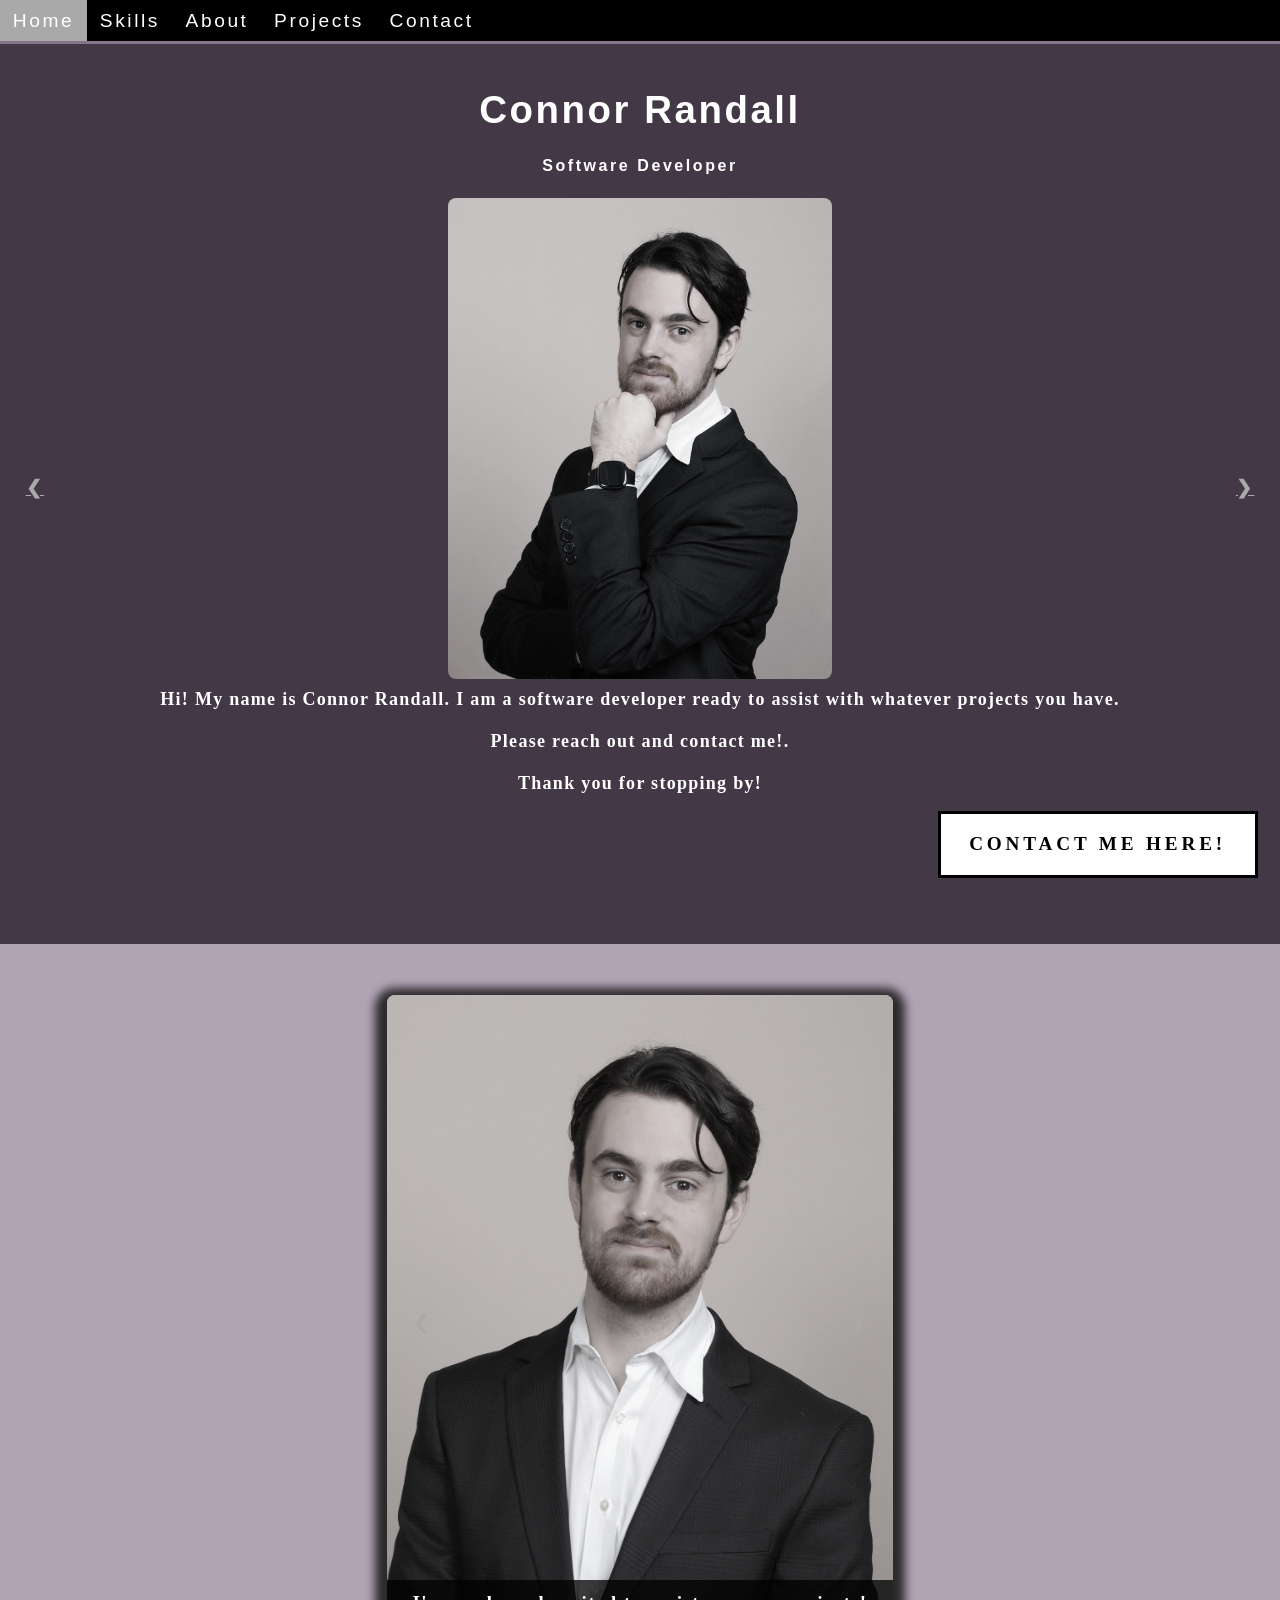
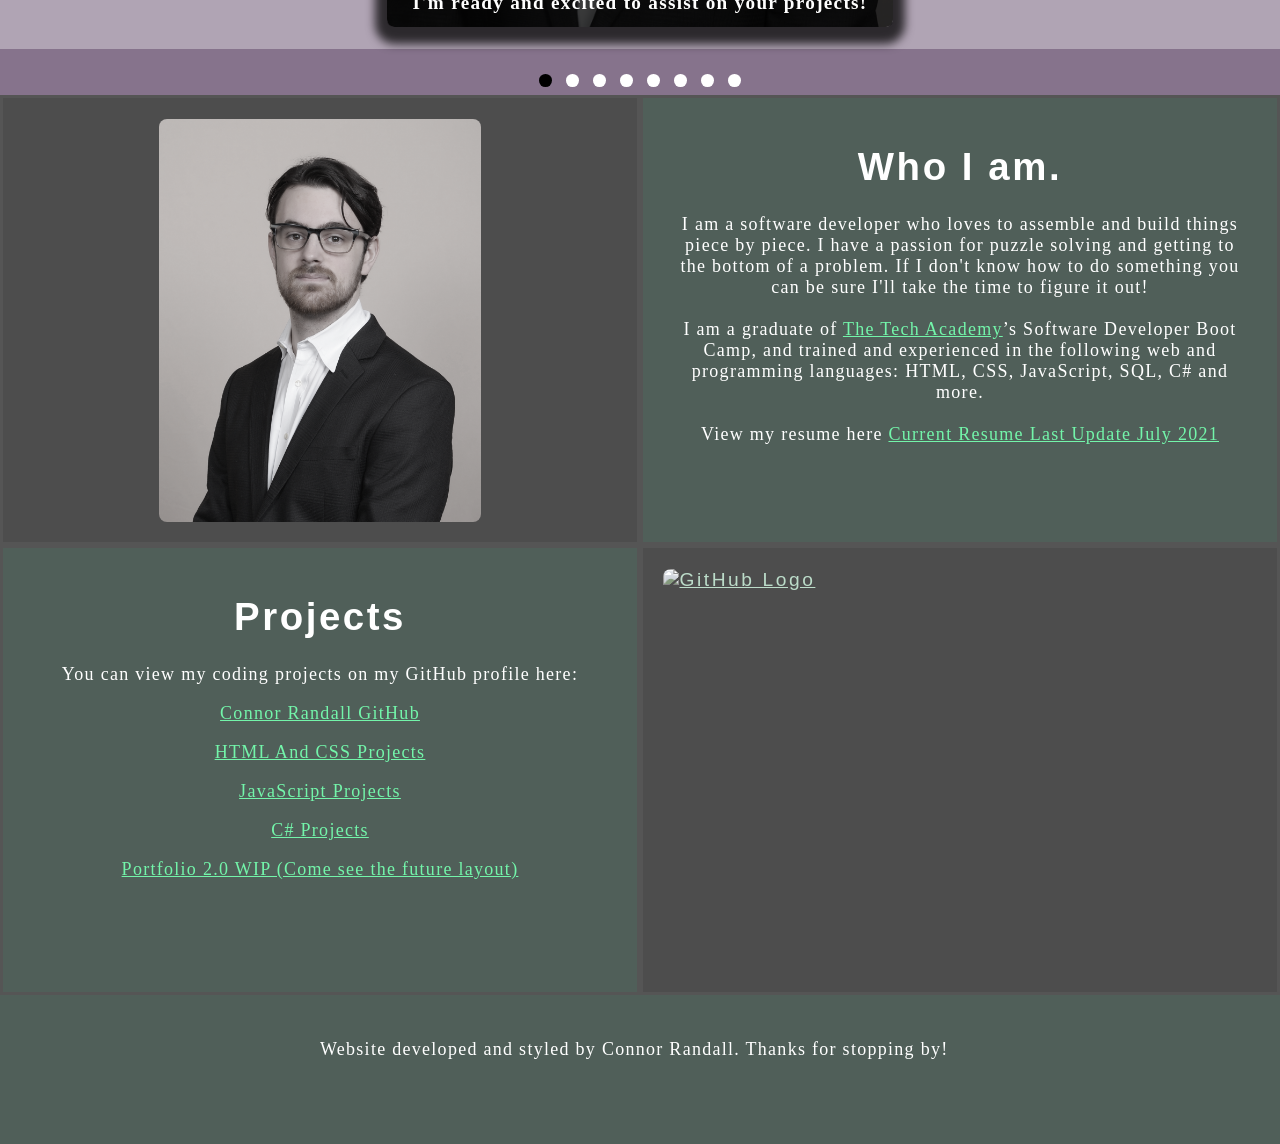
==== index.html @ 847d0a9e "Portfolio Site updated" ====
<!DOCTYPE html>
<html lang="en">
    <head>
        <meta charset="utf-8">
        <meta name="viewport" content="width=device-width" />
        <title>Connor Randall</title>
        <link rel="stylesheet" type="text/css" href="CSS/portfolio.css">
    </head>
    <!--Body-->
    <body class="Background">

    <!--NAVBAR-->
    <div class="Navbar">
        <a class="active" href="#Home">Home</a>
        <a href="#Slideshow">Skills</a>
        <a href="#About">About</a>
        <a href="#GitHub">Projects</a>
        <a onclick="openForm()" ondblclick="closeForm()">Contact</a>
    </div>

    <!--Breaks inserted to add space between navbar and the first heading-->
    <br>
    <br>

    <!--background video-->
    <div id="Home">
        <video autoplay muted loop id="Typing_Video"
            <source src="images/video/text.mp4" type="video/mp4">
            <!--Display message if video fails to run-->
            Your browser does not support HTML5 video
        </video>
        

    </div>

    <!--Video Text-->
    <div class="Video_Text">
        
        <strong>
            <h1 class="White-text">Connor Randall</h1>
            <h2 class="dev_subtitle">Software Developer</h2>

            <div class="Column_3">
                <img src="./images/headshot.JPG" alt="not found">
            </div>
            <p class="center">
                <br> Hi! My name is Connor Randall. I am a software developer ready to assist with whatever projects you have. 
                <br>
                <br>Please reach out and contact me!.
                <br>
                <br>Thank you for stopping by! 
            </p>
        </strong>
    </div>

    <!--Slideshow Section Added in-->
    <div id="Slideshow">
            <div id="Slideshow_Background"> 
                <div id="Slideshow_Container">
                    <!-- Slide 1 of 8 -->
                    <div class="mySlides fade">
                        <img class="Slideshow_Images" src="images/headshot2.JPG" alt="Picture of me!">
                        <div class="text">I'm ready and excited to assist on your projects!</div>
                    </div>
                    <!-- Slide 2 of 8 -->
                    <div class="mySlides fade">
                        <img class="Slideshow_Images" src="images/HTML_CSS_and_JavaScript.jpeg" alt="HTML, CSS, and JS logos"> 
                        <div class="text">I am a full-stack software developer,<br> trained in:<br>HTML, CSS, JavaScript,</div>
                    </div>
                    <!-- Slide 3 of 8 -->
                    <div class="mySlides fade">
                        <img class="Slideshow_Images" src="images/Python.png" alt="Python logo">
                        <div class="text">the popular programming language Python,</div>
                    </div>
                    <!-- Slide 4 of 8 -->
                    <div class="mySlides fade">
                        <img class="Slideshow_Images" src="images/C_Sharp_and_Dot_NET.png" alt="C# logo">
                        <div class="text">C#, .NET Framework, ASP.NET, MVC, </div>
                    </div>
                    <!-- Slide 5 of 8 -->
                    <div class="mySlides fade">
                        <img class="Slideshow_Images" src="images/SQL_and_Database.jpg" alt="SQL logo"> 
                        <div class="text">back end development, databases and SQL.</div>
                    </div>
                     <!-- Slide 6 of 8 -->
                    <div class="mySlides fade">
                        <img class="Slideshow_Images" src="images/UnitySquare.jpg" alt="Unity Logo"> 
                        <div class="text">Experienced with game development tools such as Unity,</div>
                    </div>
                     <!-- Slide 7 of 8 -->
                    <div class="mySlides fade">
                        <img class="Slideshow_Images" src="images/UnrealSquare.jpg" alt="Unreal Logo"> 
                        <div class="text">and the very popular Unreal Engine.</div>
                    </div>
                    <!-- Slide 8 of 8 -->
                    <div class="mySlides fade">
                        <img class="Slideshow_Images" src="images/ContactSquare.jpg" alt="Replace with a picture of your choosing"> 
                        <div class="text"><a class="white-text" onclick="openForm()" href="#Contact">Contact me now!</a></div> 
                    </div>

                    <!-- Previous and next buttons -->
                    <a class="Previous" onclick="plusSlides(-1)">&#10094;</a>
                    <a class="Next" onclick="plusSlides(1)">&#10095;</a>
                </div>
                <br>
                <!--Previous and Next buttons-->
                <a class="Previous" onclick="plusSlides(-1)">&#10094;</a>
                <a class="Next" onclick="plusSlides(1)">&#10095;</a>
            </div>
            <br><!--Space between Slideshow images and dots -->
        
            <!--Slideshow dots-->
            <div style="text-align:center">
                <span class="dot" onclick="currentSlide(1)"></span>
                <span class="dot" onclick="currentSlides(2)"></span>
                <span class="dot" onclick="currentSlides(3)"></span>
                <span class="dot" onclick="currentSlides(4)"></span>
                <span class="dot" onclick="currentSlides(5)"></span>
                <span class="dot" onclick="currentSlides(6)"></span>
                <span class="dot" onclick="currentSlides(7)"></span>
                <span class="dot" onclick="currentSlides(8)"></span>
            </div>
        </div>
    </div>
    
    <!--About Section-->
    <div class="Row" id="About">
        <!--Left Column-->
        <div class="Column_2">
            <img src="./images/headshot3.JPG" alt="not found">
        </div>
        <!--Right Column-->
        <div class="Column_1">
            <h1>Who I am.</h1>
            <p>
                I am a software developer who loves to assemble and build things piece by piece. I have a passion for puzzle solving and getting to the bottom of a problem. If I don't know how to do something you can be sure I'll take the time to figure it out!
                <br>
                <br>I am a graduate of <a href="https://www.learncodinganywhere.com" target="_blank">The Tech Academy</a>’s Software Developer Boot Camp, and trained and experienced in the following web and programming languages: HTML, CSS, JavaScript, SQL, C# and more. 
                <br>
                <br>View my resume here
                <a href="https://docs.google.com/document/d/1NvcNNQrE9m758bIXxn7ZsmPYLkWES0AI/edit?usp=sharing&ouid=115520886972182004843&rtpof=true&sd=true">Current Resume Last Update July 2021</a>
                <br>
            </p>
        </div>
    </div>

    <!--GitHub section-->
    <div class="Row" id="GitHub">
        <!--Left Column-->
        <div class="Column_1">
            <h1>Projects</h1>
            <p>
                You can view my coding projects on my GitHub profile here:
                <br>
                <p class="center"><a href="https://github.com/CMRandall669" target="_blank">Connor Randall GitHub</a></p>
                <p class="center"><a href="https://github.com/CMRandall669/HTML-and-CSS-Projects" target="_blank">HTML And CSS Projects</a></p> 
                <p class="center"><a href="https://github.com/CMRandall669/JavaScript-Projects" target="_blank">JavaScript Projects</a></p> 
                <p class="center"><a href="https://github.com/CMRandall669/C-Sharp-and-Unity-Projects" target="_blank">C# Projects</a></p>
                <p class="center"><a href="https://github.com/CMRandall669/HTML-and-CSS-Projects/tree/main/PortfolioSite2.0" target="_blank">Portfolio 2.0 WIP (Come see the future layout)</a></p> 

            </p>
        </div>
        <!--Right Column-->
        <div class="Column_2">
            <a href="https://github.com/CMRandall669" target="_blank"><img src="images/GitHub.png" alt="GitHub Logo"></a>
        </div>
    </div>
    <!--END GITHUB -->

    <!--CONTACT SECTION-->
    <div id="Contact">
           <button onclick="openForm()" class="Pop_Up_Button">CONTACT ME HERE!</button>
           <div class="form-popup" id="myForm">
            <form action="https://formspree.io/f/mleabqwv" method="POST" class="form-container">
                <h1>Contact</h1>
                    <label for="name"><b>Name</b></label>
                      <input type="text" placeholder="Type your name here" name="name" required>
                    <label for="phone"><b>Phone</b></label>
                      <input type="text" placeholder="Type your phone number here" name="phone">
                    <label for="email"><b>Email</b></label>		
                      <input type="text" placeholder="Type your email address here" name="email" required>
                    <label for="message"><b>Message</b></label>
                      <input type="text" placeholder="Type your message here" name="message">
         
                    <button type="submit" class="btn">SUBMIT</button>
                    <button type="button" class="btn cancel" onclick="closeForm()">CLOSE</button>
                </form>
           </div>
        </div>
    <!--END CONTACT SECTION-->

        <!--FOOTER SECTION-->
        <footer>
            <p>
                <p class="center">Website developed and styled by Connor Randall. Thanks for stopping by! &nbsp;</p>
                <br>
            </p>
        </footer>
        <!--END FOOTER SECTION-->

        <script src="JS/portfolio.js"></script>
    </body>
</html>
---- CSS/portfolio.css ----
/* =============================GENERAL STYLING ============================= */

html {
    scroll-behavior: smooth;
}


/* body */

body {
    margin: 0%;
    opacity: 1;
    transition: 3s opacity;
    letter-spacing: .2vw;
    font-family: Avant Garde, Helvetica;
    font-size: 1.5vw;
    overflow-x: hidden;
    user-select: none;
    background-color: #86738c;
}

body.fade-out {
    opacity: .1;
}


/* H1 elements */

h1 {
    color: #fff;
    font-smooth: auto;
    display: flex;
    flex-direction: column;
    justify-content: center;
    text-align: center;
}

h1:hover {
    filter: grayscale(5%);
    transform: scale(1.1);
    transition: transform .5s;
}

.dev_subtitle {
    display: flex;
    flex-direction: column;
    justify-content: center;
    text-align: center;
    font-size: medium;
}

/* Styling for portfolio title text */

.white-text {
    color: #fff;
    /* This is used to change the color of the Portfolio Title text */
    
    /* Adds padding (equal to 10% of the viewport height) to the top of the Portfolio Title text */
    text-align: center;
}


/* Paragraph elements */

p {
    font-family: Perpetua, Rockwell Extra Bold;
    text-align: center;
    letter-spacing: .1vw;
    font-size: 18px;
    padding-left: 1vw;
    padding-right: 1vw;
    color: #fff;
    font-smooth: auto;
}


/* Paragraph element hover effects */

p:hover {
    transition: transform 1s;
    transform: scale(1.01);
}


/* Center class - this applies to all elements with the class "center" */

.center {
    text-align: center;
}


/* Center class hover effects */

/* .center:hover {
    transition: transform 2s;
    transform: scale(1.1);
} */


/* Anchor Elements */

a {
    color: #73f5aa;
    cursor: pointer;
    text-decoration: underline;
}


/* quoatation element */

q {
    font-style: italic;
}


/* image element */

img {
    filter: grayscale(75%);
    border-radius: 8px;
    max-width: 100%;
    height: 100%;
    display: block;
    margin: auto auto auto auto;
}



/* image element hover effect */

img:hover {
    filter: grayscale(3%);
}


/* @media rule */

@media screen and (max-width: 576px) {
    img {
        height: 100px;
        margin-top: 150px;
    }
}


/* Footer Stylings */

footer {
    padding: 2%;
    background-color: #505f59;
}


/******* END OF GENERAL STYLING **********/


/* ***** NAVBAR STYLING ********/

.Navbar {
    overflow: hidden;
    background-color: black;
    position: fixed;
    top: 0;
    width: 100%;
    z-index: 1;
    -webkit-animation: moveNav 5s;
    animation: moveNav 5s;
}


/* moveNav animation effect for moving the nav bar in from the left of the screen */

@keyframes moveNav {
    from {
        left: -100vw;
    }
    to {
        left: 0vw;
    }
}


/* Navbar links */

.Navbar a {
    float: left;
    display: block;
    color: white;
    padding: .75vw 1vw;
    text-decoration: none;
    font-family: Avant Garde, Helvetica;
    font-size: 1.5vw;
    text-align: center;
    position: relative;
    -webkit-animation: moveNavText 5.75s;
    animation: moveNavText 5.75s;
}

@keyframes moveNavText {
    from {
        top: -100vw;
    }
    to {
        top: 0vw;
    }
}

@media screen and (max-width: 576px) {
    .Navbar a {
        width: 20%;
        font-size: 12px;
    }
}


/* Navbar hover effect */

.Navbar a:hover {
    background-color: #f4f4f4;
    color: black;
    font-weight: bold;
    cursor: pointer;
}


/* Navbar home button */

.Navbar a.active {
    background-color: darkgray;
}


/******* END OF NAVBAR STYLING ********/


/***** VIDEO STYLING ********/


/* Formatting for background video */

#Typing_Video {
    position: fixed;
    right: 0;
    bottom: 0;
    min-width: 100%;
    z-index: -1;
}


/* Screens that are 576px and smaller will not display the background video */

@media screen and (max-width: 576px) {
    #Typing_Video {
        display: none;
    }
}


/* Texts over the video */

.Video_Text {
    background: rgba(0, 0, 0, 0.5);
    color: white;
    width: 100%;
    height: 100vh;
    padding-top: 2vh;
    position: relative;
    -webkit-animation: moveVideoText 5.75s;
    animation: moveVideoText 5.75s;
}


/*Animation effect causes the overlay video text to move up from the bottom */

@keyframes moveVideoText {
    from {
        top: -100vw;
    }
    to {
        top: 0vw;
    }
}


/** END VIDEO STYLING ****/

#Slideshow_Background {
    background: rgba(255, 255, 255, 0.35);
}

.mySlides {
    display: none;
}

#Slideshow_Container {
    width: 39.5vw;
    height: auto;
    padding-top: 4%;
    position: relative;
    margin: auto;
}

.Slideshow_Images {
    vertical-align: middle;
    height: auto;
    box-shadow: 0px 5px 10px 12px rgba(0, 0, 0, .75);
    width: 100%;
}

.Previous,
.Next {
    cursor: pointer;
    position: absolute;
    top: 50%;
    width: auto;
    padding: 2vw;
    color: darkgray;
    font-weight: bold;
    font-size: 1.5vw;
    border-radius: 0 3px 3px 0;
    user-select: none;
    transition: 0.6s ease;
}

.Next {
    right: 0;
    border-radius: 3px 0 0 3px;
}

.Previous:hover,
.Next:hover {
    background-color: rgba(0, 0, 0, 0.8);
    color: white;
}

.text {
    color: white;
    padding: 1vw;
    position: absolute;
    bottom: 0;
    width: 100%;
    text-align: center;
    font-family: Perpetua, Rockwell Extra Bold;
    letter-spacing: .1vw;
    font-size: 1.5vw;
    background-color: rgba(0, 0, 0, 0.75);
    font-weight: bold;
    border-radius: 0px 0px 7px 7px;
}


/*DOT STYLING */

.dot {
    cursor: pointer;
    height: 1vw;
    width: 1vw;
    margin: .25vw;
    background-color: white;
    border-radius: 50%;
    display: inline-block;
    transition: background-color 0.6s ease;
    z-index: 1;
}

.active,
.dot:hover {
    background-color: black;
}

.active,
.dot:hover {
    background-color: black;
}

.fade {
    animation-name: fade;
    animation-duration: 1.5s;
    -webkit-animation-name: fade;
    -webkit-animation-duration: 1.5s;
}

@-webkit-keyframes fade {
    from {
        opacity: .4;
    }
    to {
        opacity: 1;
    }
}

@keyframes fade {
    from {
        opacity: .4;
    }
    to {
        opacity: 1;
    }
}


/*END OF SLIDESHOW STYLING*/


/**** TABLE STYLING ****/

* {
    box-sizing: border-box;
}

.Column_1 {
    float: left;
    width: 50%;
    padding: 1.6%;
    height: 450px;
    background-color: #505f59;
    border: 3px solid rgb(85, 85, 85);
}


/* Screens 576px and smaller will display a scroll bar if the text overflows the column */

@media screen and (max-width: 576px) {
    .Column_1 {
        overflow: auto;
    }
}

.Column_2 {
    float: left;
    width: 50%;
    padding: 1.6%;
    height: 450px;
    background-color: #4d4d4d;
    border: 3px solid rgb(85, 85, 85);
}

.Column_3 {
    float: left;
    width: 100%;
    padding: .75%;
    height: 500px;    
    
}

.Row:after {
    content: "";
    display: table;
    clear: both;
}

.Pop_Up_Button {
    position: fixed;
    bottom: 1.75vw;
    right: 1.75vw;
    width: 25vw;
    background-color: white;
    color: black;
    border: solid black;
    cursor: pointer;
    -webkit-animation: movePopup 5s;
    animation: movePopup 5s;
}

@keyframes movePopup {
    from {
        right: -40vw;
    }
    to {
        right: 1.75vw;
    }
}

@-webkit-keyframes movePopup {
    from {
        right: -40vw;
    }
    to {
        right: 1.75vw;
    }
}


/* Styling for the contact form */

.form-popup {
    border: 3px solid #f0f1f0;
    z-index: 8;
    display: none;
    position: fixed;
    bottom: .5vw;
    right: .5vw;
}


/* FORM STYLING */

.form-container {
    max-width: 49vw;
    padding: 1vw;
    background-color: white;
}


/* Input fields */

.form-container input[type=text] {
    width: 100%;
    padding: .93vw;
    margin: .6vw 0 .6vw 0;
    border: none;
    background: Gainsboro;
    font-size: 1vw;
}


/* END FORM STYING */


/*General styling for the buttons */

button {
    font-family: "Trebuchet MS", Optima;
    letter-spacing: .3vw;
    font-size: 1.5vw;
    font-weight: bold;
    padding: 1.5vw;
    cursor: pointer;
    width: 100%;
    height: auto;
}


/*Hover effect for contact and submit buttons */

button:hover,
.form-container .btn:hover {
    color: white;
    background-color: black;
    transition-duration: 1s;
    -webkit-transition-duration: 1s;
    border-color: silver;
}


/*Submit button */

.form-container .btn {
    background-color: white;
    color: black;
    border-color: black;
    margin-bottom: 1vh;
}


/* Close button */

.form-container .cancel {
    background-color: black;
    color: white;
    border-color: gray;
}

.form-container .cancel:hover {
    color: white;
    background-color: darkred;
    transition-duration: 1s;
    -webkit-transition-duration: 1s;
    border-color: black;
}


/*** End of contact form styling ***/
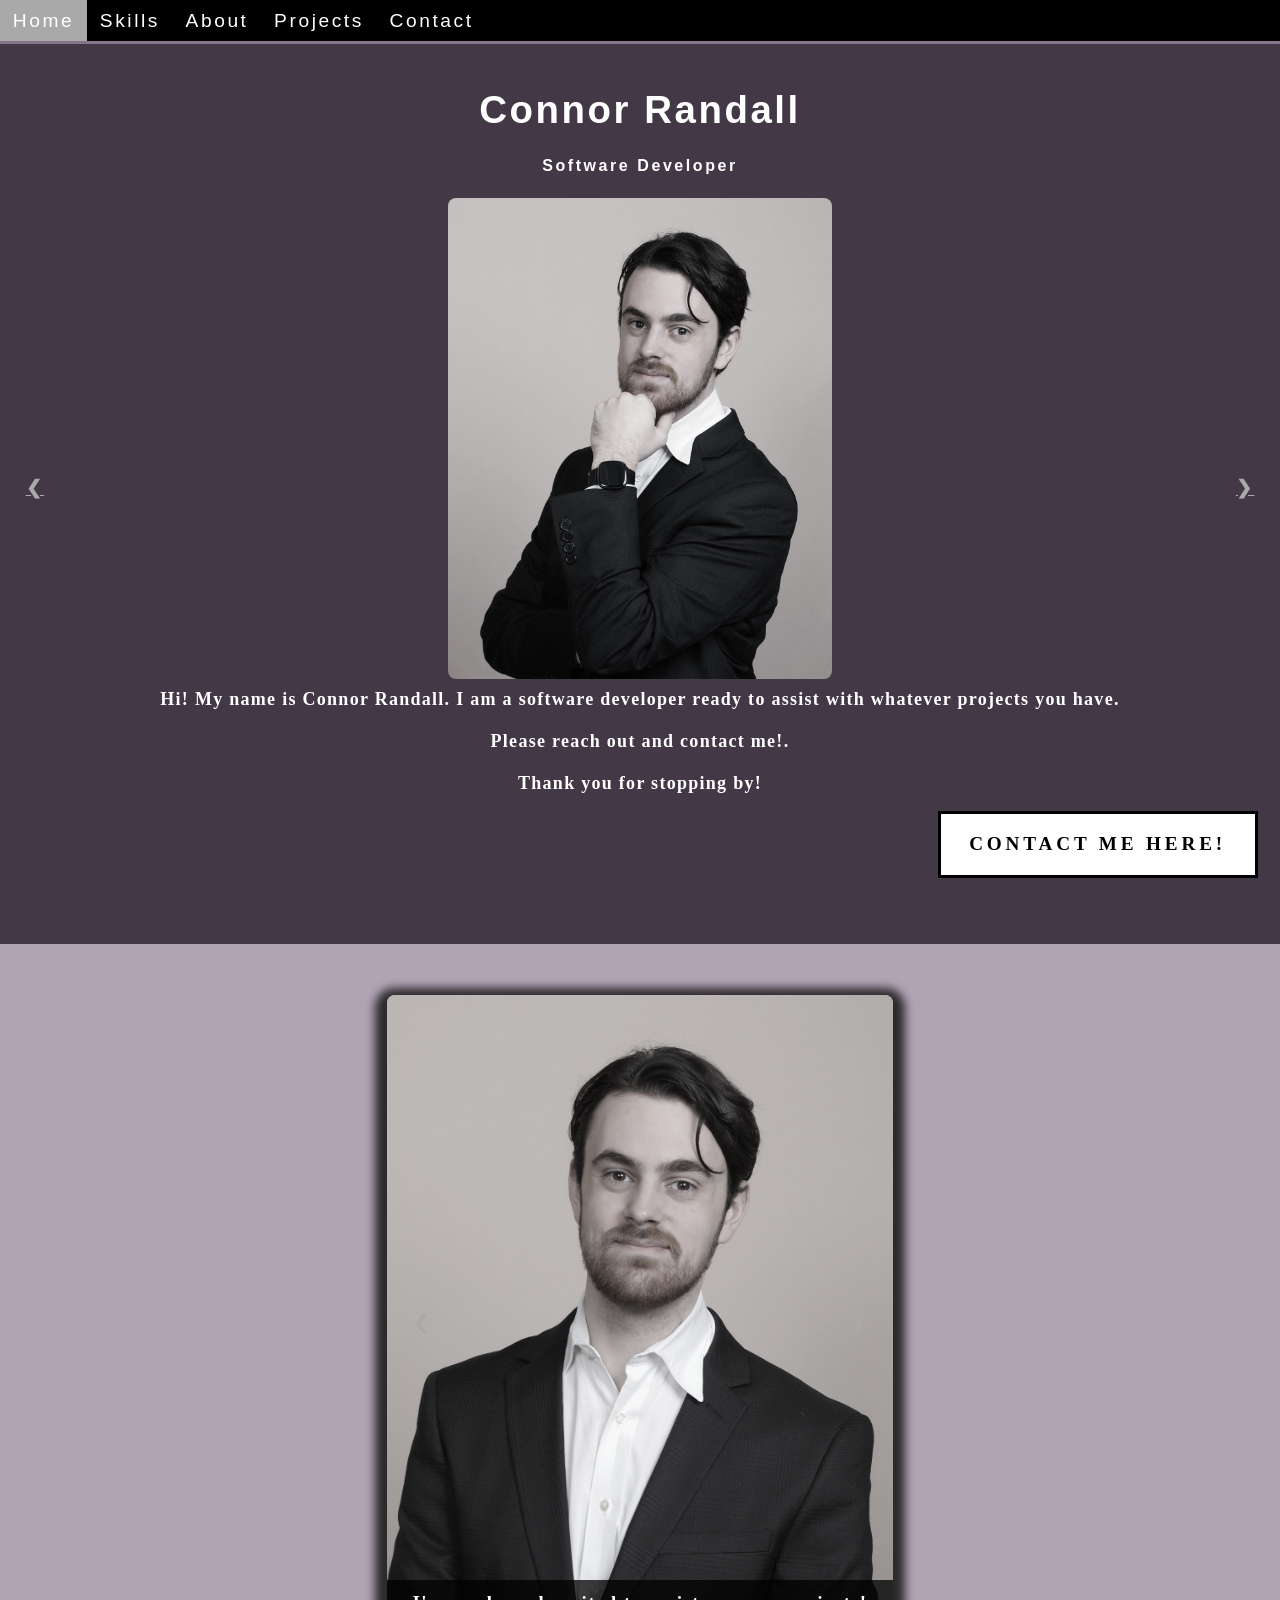
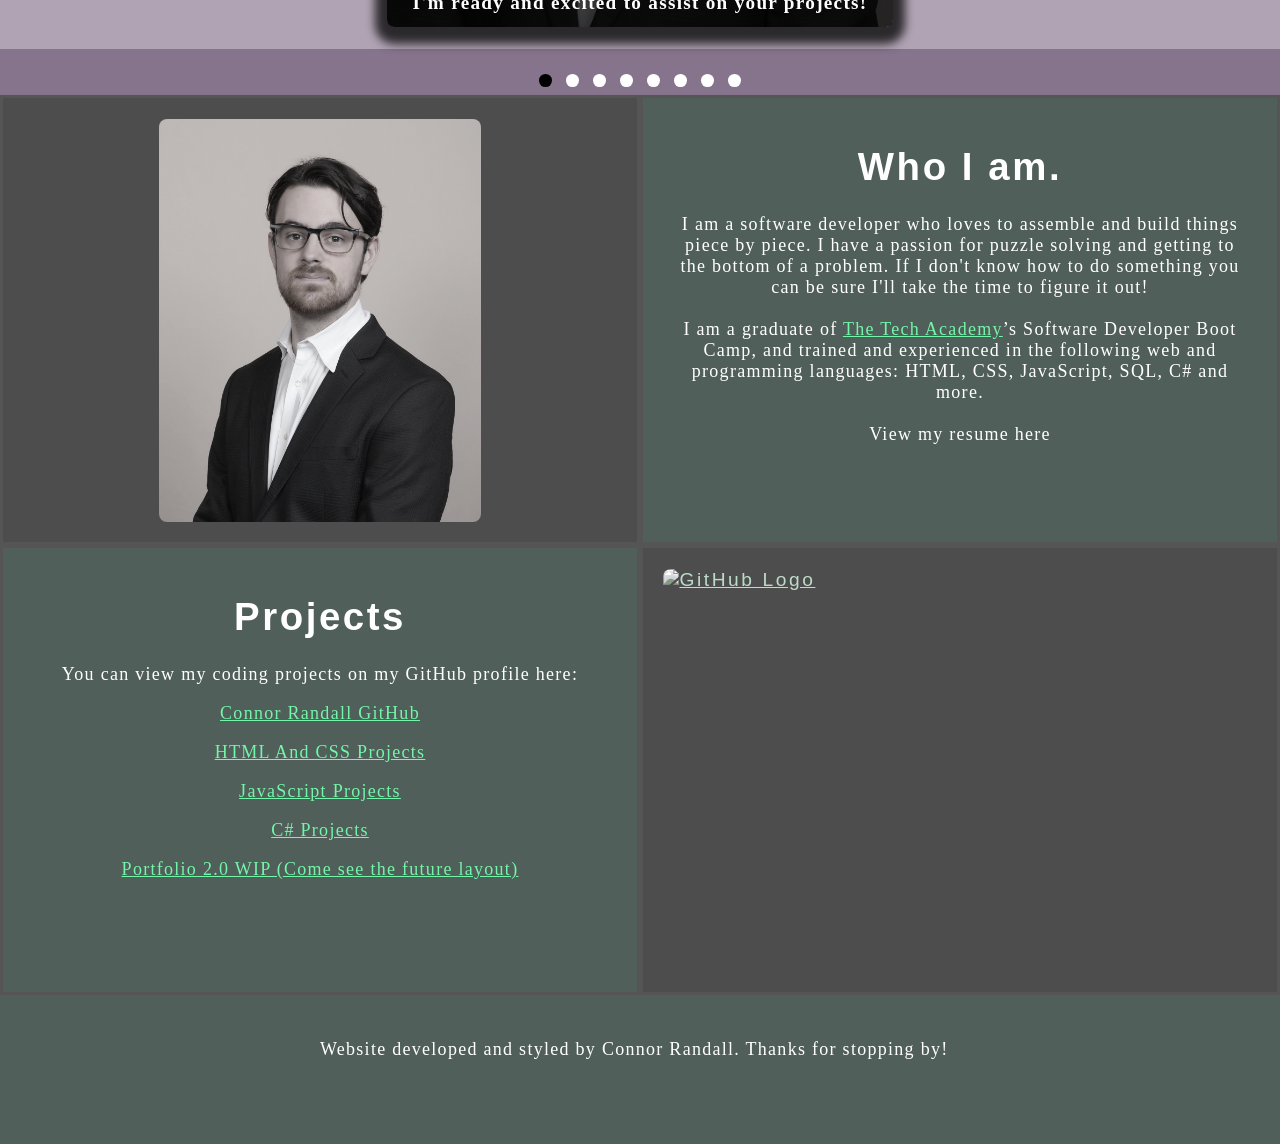
==== commit 1149e8f2: "resume update" ====
--- a/index.html
+++ b/index.html
@@ -138,7 +138,7 @@
                 <br>I am a graduate of <a href="https://www.learncodinganywhere.com" target="_blank">The Tech Academy</a>’s Software Developer Boot Camp, and trained and experienced in the following web and programming languages: HTML, CSS, JavaScript, SQL, C# and more. 
                 <br>
                 <br>View my resume here
-                <a href="https://docs.google.com/document/d/1NvcNNQrE9m758bIXxn7ZsmPYLkWES0AI/edit?usp=sharing&ouid=115520886972182004843&rtpof=true&sd=true">Current Resume Last Update July 2021</a>
+                <a href="https://docs.google.com/document/d/1_CQ9XmgSC4gh4QNpzhMYxyrleRpwUyn3/edit?usp=sharing&ouid=115520886972182004843&rtpof=true&sd=true"></a>
                 <br>
             </p>
         </div>
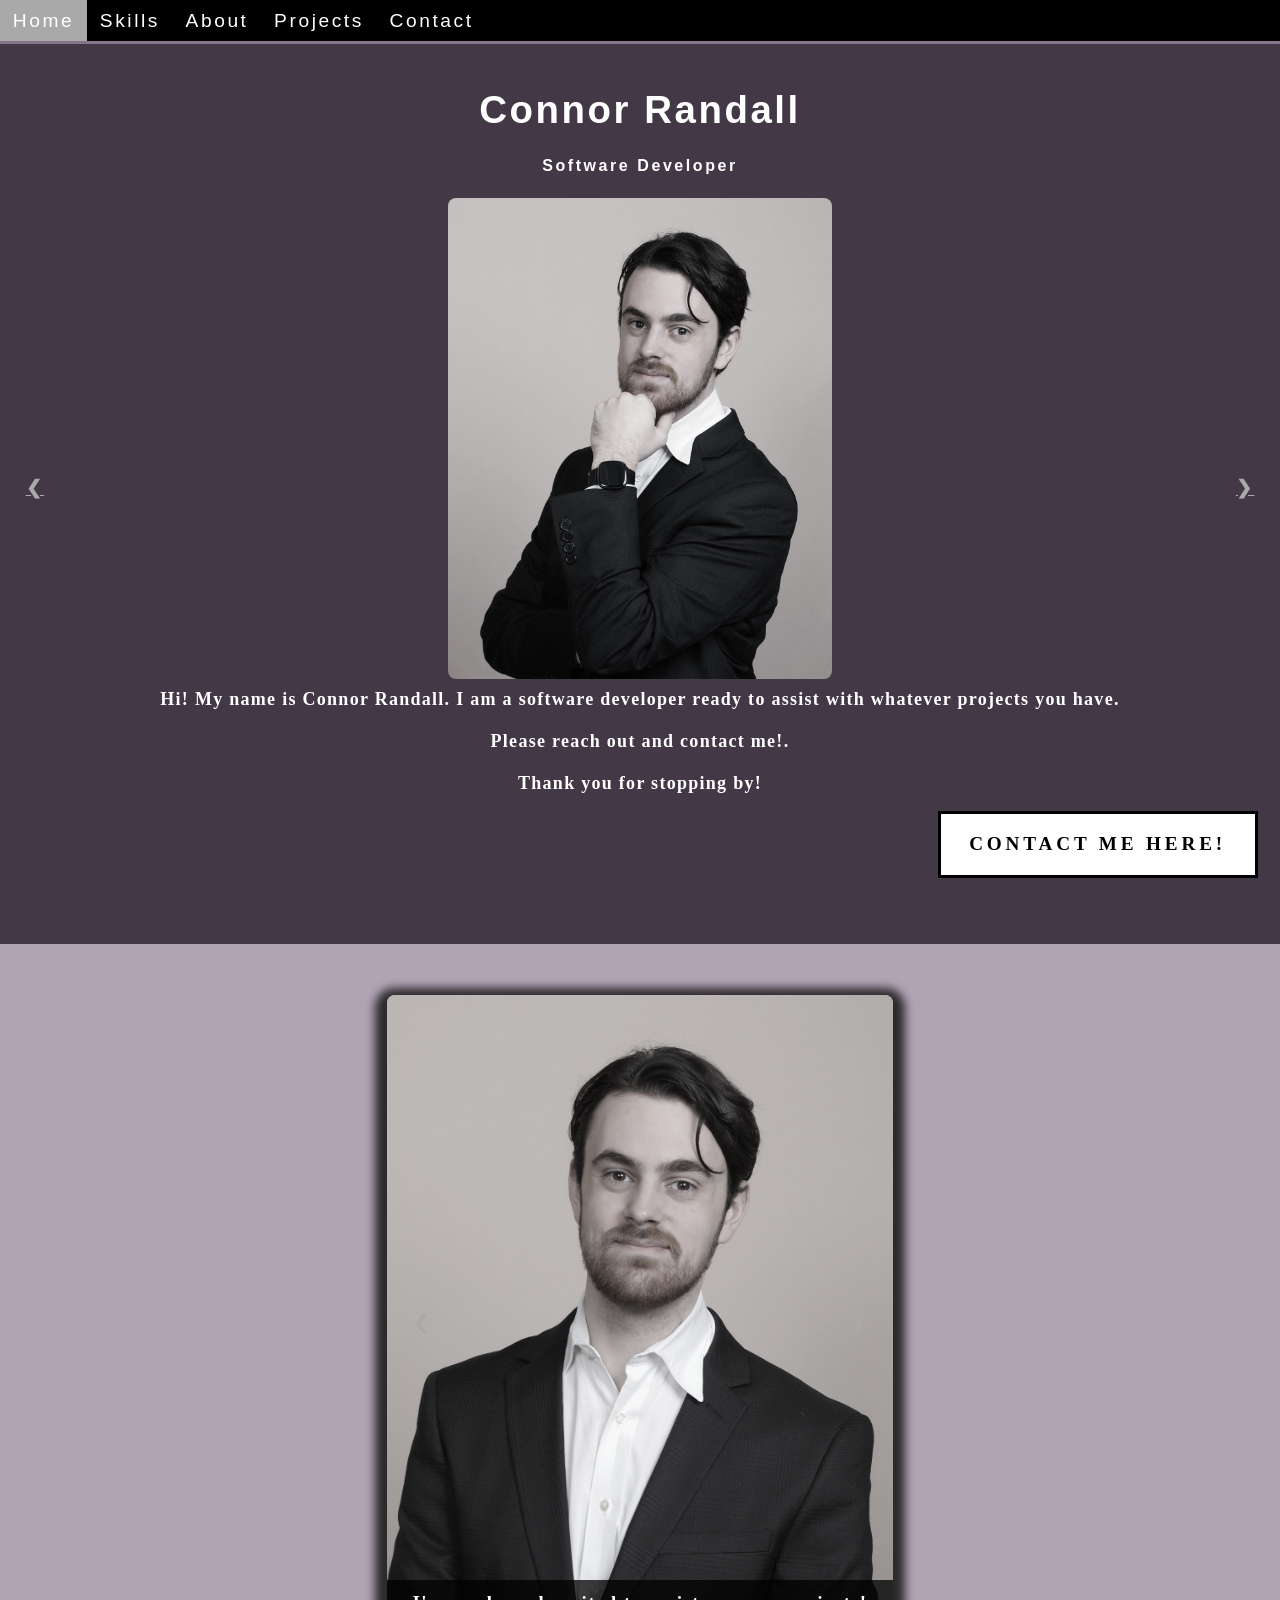
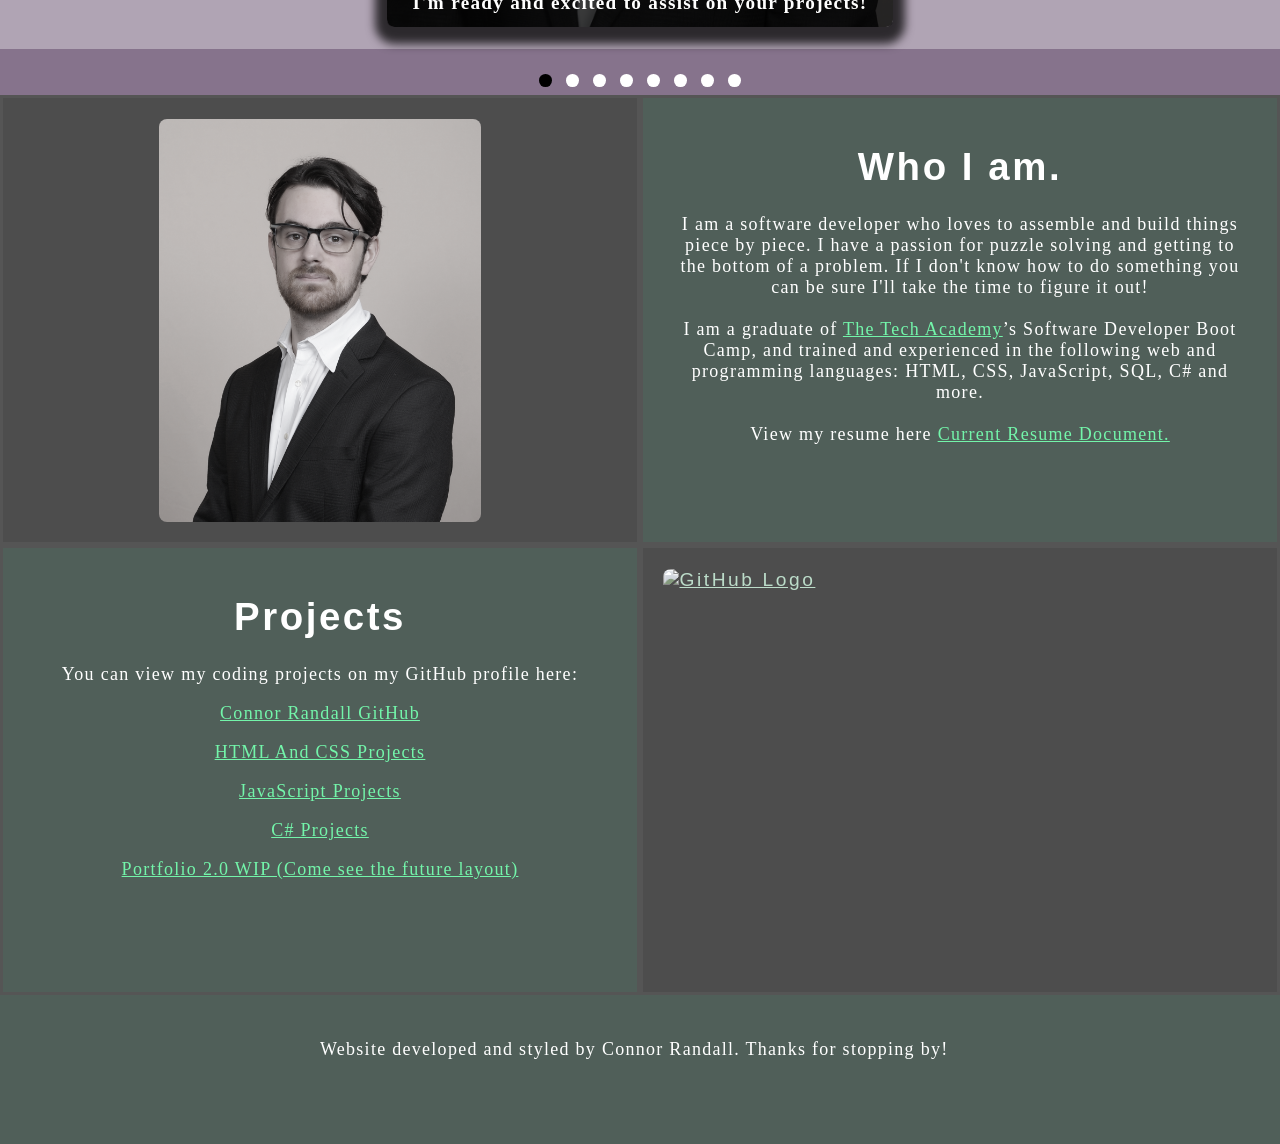
==== commit b8b0b2ba: "added link to resume." ====
--- a/index.html
+++ b/index.html
@@ -138,7 +138,7 @@
                 <br>I am a graduate of <a href="https://www.learncodinganywhere.com" target="_blank">The Tech Academy</a>’s Software Developer Boot Camp, and trained and experienced in the following web and programming languages: HTML, CSS, JavaScript, SQL, C# and more. 
                 <br>
                 <br>View my resume here
-                <a href="https://docs.google.com/document/d/1_CQ9XmgSC4gh4QNpzhMYxyrleRpwUyn3/edit?usp=sharing&ouid=115520886972182004843&rtpof=true&sd=true"></a>
+                <a href="https://docs.google.com/document/d/1_CQ9XmgSC4gh4QNpzhMYxyrleRpwUyn3/edit?usp=sharing&ouid=115520886972182004843&rtpof=true&sd=true">Current Resume Document.</a>
                 <br>
             </p>
         </div>
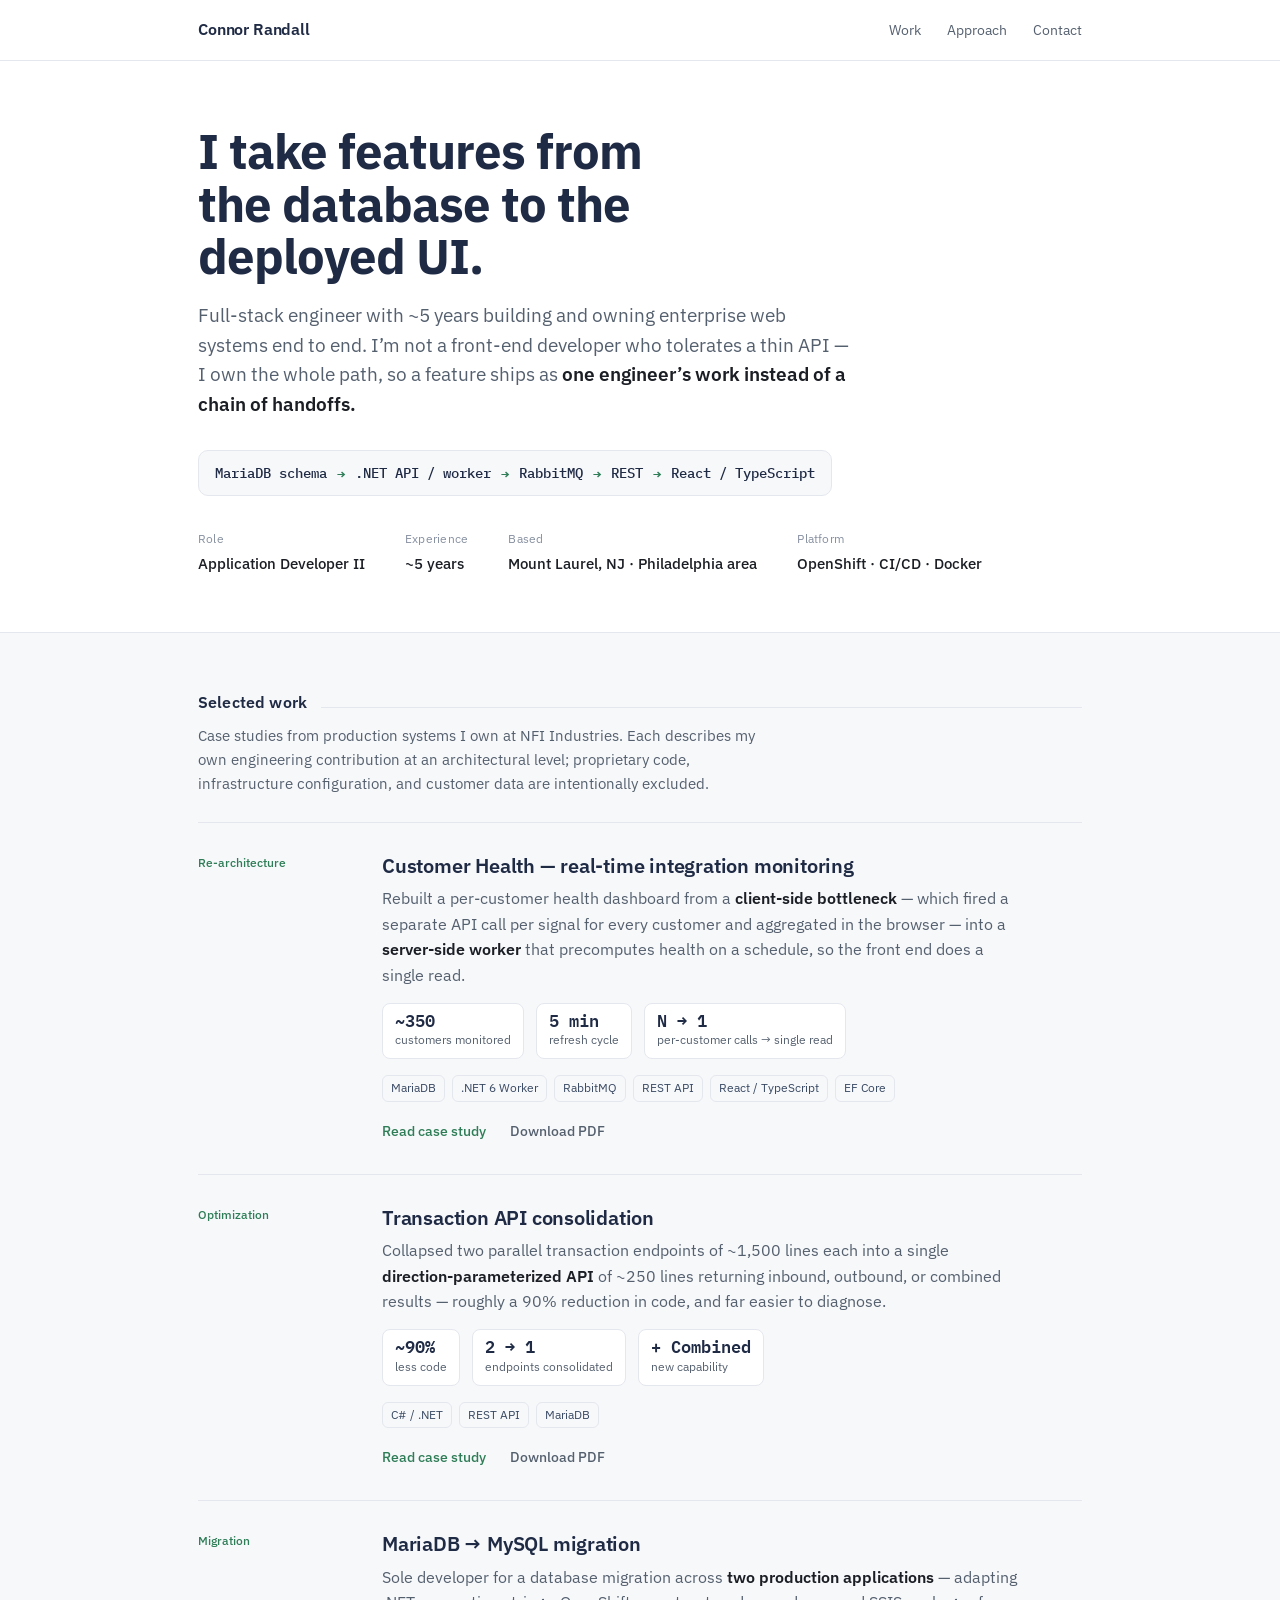
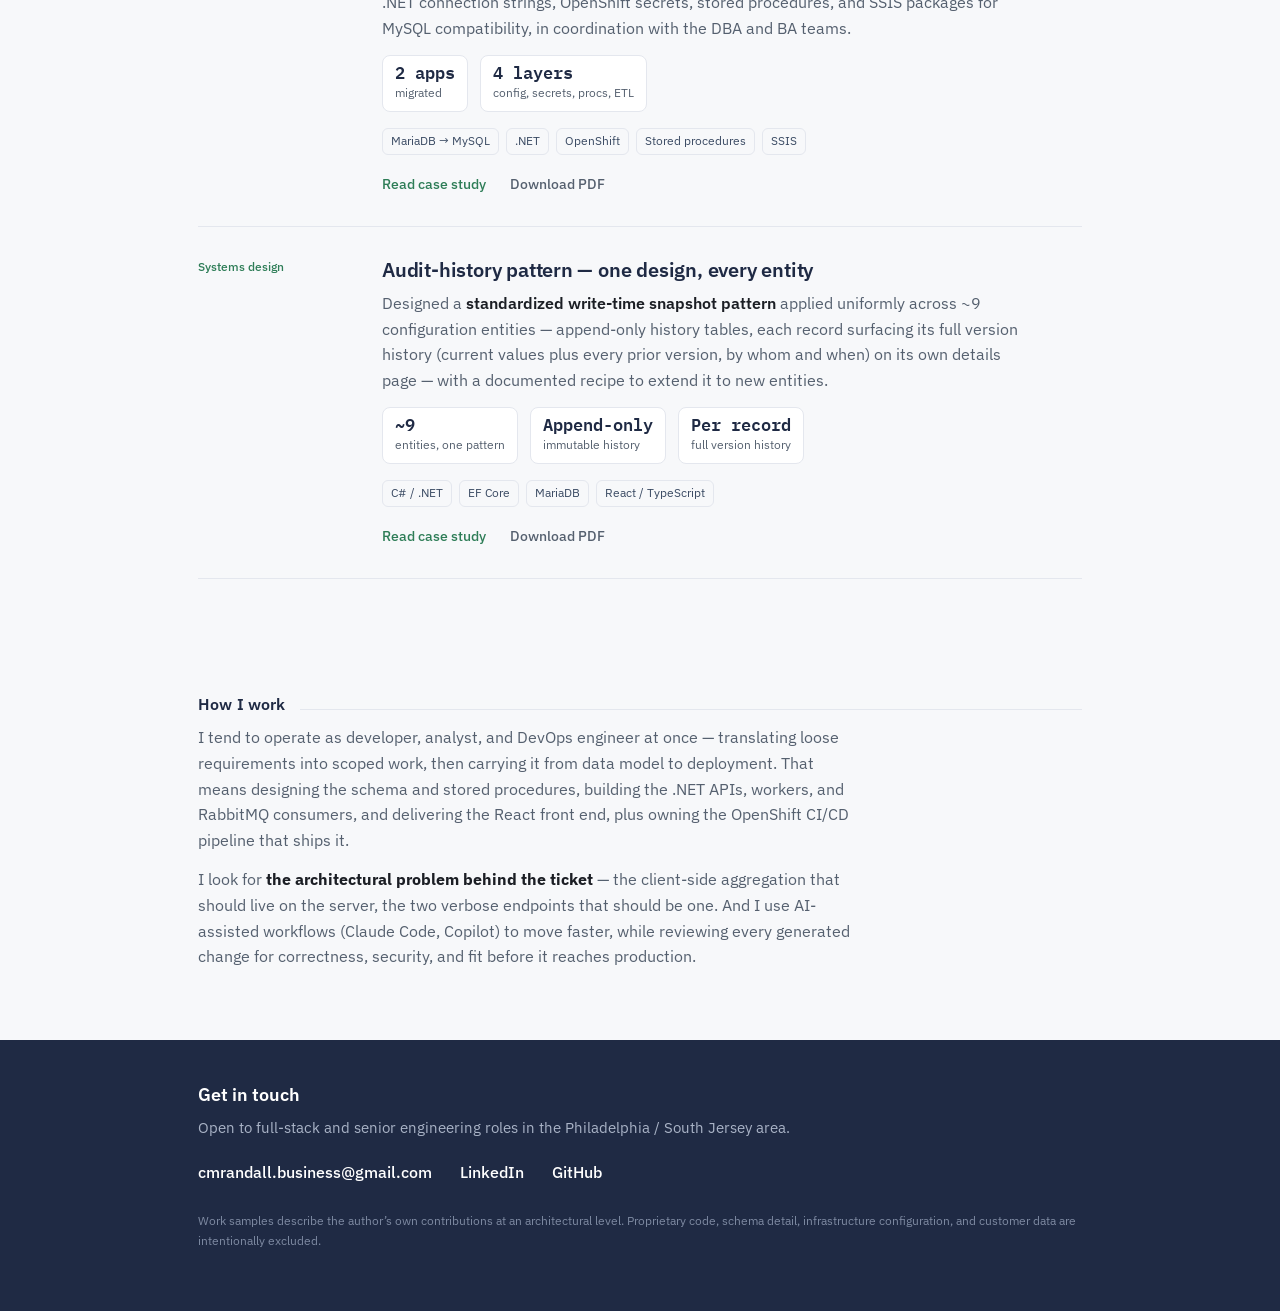
==== commit 481aa521: "Replaced website" ====
--- a/index.html
+++ b/index.html
@@ -1,203 +1,162 @@
 <!DOCTYPE html>
 <html lang="en">
-    <head>
-        <meta charset="utf-8">
-        <meta name="viewport" content="width=device-width" />
-        <title>Connor Randall</title>
-        <link rel="stylesheet" type="text/css" href="CSS/portfolio.css">
-    </head>
-    <!--Body-->
-    <body class="Background">
+<head>
+<meta charset="utf-8">
+<meta name="viewport" content="width=device-width, initial-scale=1">
+<title>Connor Randall — Full-Stack Engineer</title>
+<meta name="description" content="Full-stack engineer who owns enterprise web systems end to end — from database schema through .NET services and messaging to React front ends.">
+<link rel="preconnect" href="https://fonts.googleapis.com">
+<link rel="preconnect" href="https://fonts.gstatic.com" crossorigin>
+<link href="https://fonts.googleapis.com/css2?family=IBM+Plex+Mono:wght@400;500;600&family=IBM+Plex+Sans:wght@400;500;600;700&display=swap" rel="stylesheet">
+<link rel="stylesheet" href="styles.css">
+</head>
+<body>
 
-    <!--NAVBAR-->
-    <div class="Navbar">
-        <a class="active" href="#Home">Home</a>
-        <a href="#Slideshow">Skills</a>
-        <a href="#About">About</a>
-        <a href="#GitHub">Projects</a>
-        <a onclick="openForm()" ondblclick="closeForm()">Contact</a>
+<header class="topbar">
+  <div class="wrap">
+    <span class="id">Connor Randall</span>
+    <nav>
+      <a href="#work">Work</a>
+      <a href="#approach">Approach</a>
+      <a href="#contact">Contact</a>
+    </nav>
+  </div>
+</header>
+
+<div class="hero">
+  <div class="wrap">
+    <h1>I take features from the database to the deployed UI.</h1>
+    <p class="thesis">Full-stack engineer with ~5 years building and owning enterprise web systems end to end. I&rsquo;m not a front-end developer who tolerates a thin API &mdash; I own the whole path, so a feature ships as <b>one engineer&rsquo;s work instead of a chain of handoffs.</b></p>
+
+    <div class="path mono">
+      <span class="node">MariaDB schema</span><span class="arw">&rarr;</span>
+      <span class="node">.NET API / worker</span><span class="arw">&rarr;</span>
+      <span class="node">RabbitMQ</span><span class="arw">&rarr;</span>
+      <span class="node">REST</span><span class="arw">&rarr;</span>
+      <span class="node">React / TypeScript</span>
     </div>
 
-    <!--Breaks inserted to add space between navbar and the first heading-->
-    <br>
-    <br>
+    <div class="facts">
+      <div><div class="lab">Role</div><div class="val">Application Developer II</div></div>
+      <div><div class="lab">Experience</div><div class="val">~5 years</div></div>
+      <div><div class="lab">Based</div><div class="val">Mount Laurel, NJ &middot; Philadelphia area</div></div>
+      <div><div class="lab">Platform</div><div class="val">OpenShift &middot; CI/CD &middot; Docker</div></div>
+    </div>
+  </div>
+</div>
 
-    <!--background video-->
-    <div id="Home">
-        <video autoplay muted loop id="Typing_Video"
-            <source src="images/video/text.mp4" type="video/mp4">
-            <!--Display message if video fails to run-->
-            Your browser does not support HTML5 video
-        </video>
-        
+<div class="wrap">
 
+  <section id="work">
+    <div class="sec-head"><h2>Selected work</h2><span class="rule"></span></div>
+    <p class="sec-sub">Case studies from production systems I own at NFI Industries. Each describes my own engineering contribution at an architectural level; proprietary code, infrastructure configuration, and customer data are intentionally excluded.</p>
+
+    <!-- Customer Health -->
+    <div class="entry">
+      <div class="kind">Re-architecture</div>
+      <div>
+        <h3>Customer Health — real-time integration monitoring</h3>
+        <p>Rebuilt a per-customer health dashboard from a <b>client-side bottleneck</b> — which fired a separate API call per signal for every customer and aggregated in the browser — into a <b>server-side worker</b> that precomputes health on a schedule, so the front end does a single read.</p>
+        <div class="metrics">
+          <div class="metric"><div class="n mono">~350</div><div class="l">customers monitored</div></div>
+          <div class="metric"><div class="n mono">5&nbsp;min</div><div class="l">refresh cycle</div></div>
+          <div class="metric"><div class="n mono">N&nbsp;&rarr;&nbsp;1</div><div class="l">per-customer calls &rarr; single read</div></div>
+        </div>
+        <div class="stack">
+          <span class="tag">MariaDB</span><span class="tag">.NET 6 Worker</span><span class="tag">RabbitMQ</span>
+          <span class="tag">REST API</span><span class="tag">React / TypeScript</span><span class="tag">EF Core</span>
+        </div>
+        <div class="readlinks">
+          <a href="work/customer-health.html">Read case study</a>
+          <a class="pdf" href="assets/CustomerHealth_CaseStudy.pdf">Download PDF</a>
+        </div>
+      </div>
     </div>
 
-    <!--Video Text-->
-    <div class="Video_Text">
-        
-        <strong>
-            <h1 class="White-text">Connor Randall</h1>
-            <h2 class="dev_subtitle">Software Developer</h2>
-
-            <div class="Column_3">
-                <img src="./images/headshot.JPG" alt="not found">
-            </div>
-            <p class="center">
-                <br> Hi! My name is Connor Randall. I am a software developer ready to assist with whatever projects you have. 
-                <br>
-                <br>Please reach out and contact me!.
-                <br>
-                <br>Thank you for stopping by! 
-            </p>
-        </strong>
+    <!-- API consolidation -->
+    <div class="entry">
+      <div class="kind">Optimization</div>
+      <div>
+        <h3>Transaction API consolidation</h3>
+        <p>Collapsed two parallel transaction endpoints of ~1,500 lines each into a single <b>direction-parameterized API</b> of ~250 lines returning inbound, outbound, or combined results — roughly a 90% reduction in code, and far easier to diagnose.</p>
+        <div class="metrics">
+          <div class="metric"><div class="n mono">~90%</div><div class="l">less code</div></div>
+          <div class="metric"><div class="n mono">2&nbsp;&rarr;&nbsp;1</div><div class="l">endpoints consolidated</div></div>
+          <div class="metric"><div class="n mono">+&nbsp;Combined</div><div class="l">new capability</div></div>
+        </div>
+        <div class="stack">
+          <span class="tag">C# / .NET</span><span class="tag">REST API</span><span class="tag">MariaDB</span>
+        </div>
+        <div class="readlinks">
+          <a href="work/api-consolidation.html">Read case study</a>
+          <a class="pdf" href="assets/APIConsolidation_CaseStudy.pdf">Download PDF</a>
+        </div>
+      </div>
     </div>
 
-    <!--Slideshow Section Added in-->
-    <div id="Slideshow">
-            <div id="Slideshow_Background"> 
-                <div id="Slideshow_Container">
-                    <!-- Slide 1 of 8 -->
-                    <div class="mySlides fade">
-                        <img class="Slideshow_Images" src="images/headshot2.JPG" alt="Picture of me!">
-                        <div class="text">I'm ready and excited to assist on your projects!</div>
-                    </div>
-                    <!-- Slide 2 of 8 -->
-                    <div class="mySlides fade">
-                        <img class="Slideshow_Images" src="images/HTML_CSS_and_JavaScript.jpeg" alt="HTML, CSS, and JS logos"> 
-                        <div class="text">I am a full-stack software developer,<br> trained in:<br>HTML, CSS, JavaScript,</div>
-                    </div>
-                    <!-- Slide 3 of 8 -->
-                    <div class="mySlides fade">
-                        <img class="Slideshow_Images" src="images/Python.png" alt="Python logo">
-                        <div class="text">the popular programming language Python,</div>
-                    </div>
-                    <!-- Slide 4 of 8 -->
-                    <div class="mySlides fade">
-                        <img class="Slideshow_Images" src="images/C_Sharp_and_Dot_NET.png" alt="C# logo">
-                        <div class="text">C#, .NET Framework, ASP.NET, MVC, </div>
-                    </div>
-                    <!-- Slide 5 of 8 -->
-                    <div class="mySlides fade">
-                        <img class="Slideshow_Images" src="images/SQL_and_Database.jpg" alt="SQL logo"> 
-                        <div class="text">back end development, databases and SQL.</div>
-                    </div>
-                     <!-- Slide 6 of 8 -->
-                    <div class="mySlides fade">
-                        <img class="Slideshow_Images" src="images/UnitySquare.jpg" alt="Unity Logo"> 
-                        <div class="text">Experienced with game development tools such as Unity,</div>
-                    </div>
-                     <!-- Slide 7 of 8 -->
-                    <div class="mySlides fade">
-                        <img class="Slideshow_Images" src="images/UnrealSquare.jpg" alt="Unreal Logo"> 
-                        <div class="text">and the very popular Unreal Engine.</div>
-                    </div>
-                    <!-- Slide 8 of 8 -->
-                    <div class="mySlides fade">
-                        <img class="Slideshow_Images" src="images/ContactSquare.jpg" alt="Replace with a picture of your choosing"> 
-                        <div class="text"><a class="white-text" onclick="openForm()" href="#Contact">Contact me now!</a></div> 
-                    </div>
-
-                    <!-- Previous and next buttons -->
-                    <a class="Previous" onclick="plusSlides(-1)">&#10094;</a>
-                    <a class="Next" onclick="plusSlides(1)">&#10095;</a>
-                </div>
-                <br>
-                <!--Previous and Next buttons-->
-                <a class="Previous" onclick="plusSlides(-1)">&#10094;</a>
-                <a class="Next" onclick="plusSlides(1)">&#10095;</a>
-            </div>
-            <br><!--Space between Slideshow images and dots -->
-        
-            <!--Slideshow dots-->
-            <div style="text-align:center">
-                <span class="dot" onclick="currentSlide(1)"></span>
-                <span class="dot" onclick="currentSlides(2)"></span>
-                <span class="dot" onclick="currentSlides(3)"></span>
-                <span class="dot" onclick="currentSlides(4)"></span>
-                <span class="dot" onclick="currentSlides(5)"></span>
-                <span class="dot" onclick="currentSlides(6)"></span>
-                <span class="dot" onclick="currentSlides(7)"></span>
-                <span class="dot" onclick="currentSlides(8)"></span>
-            </div>
+    <!-- DB migration -->
+    <div class="entry">
+      <div class="kind">Migration</div>
+      <div>
+        <h3>MariaDB → MySQL migration</h3>
+        <p>Sole developer for a database migration across <b>two production applications</b> — adapting .NET connection strings, OpenShift secrets, stored procedures, and SSIS packages for MySQL compatibility, in coordination with the DBA and BA teams.</p>
+        <div class="metrics">
+          <div class="metric"><div class="n mono">2 apps</div><div class="l">migrated</div></div>
+          <div class="metric"><div class="n mono">4 layers</div><div class="l">config, secrets, procs, ETL</div></div>
         </div>
-    </div>
-    
-    <!--About Section-->
-    <div class="Row" id="About">
-        <!--Left Column-->
-        <div class="Column_2">
-            <img src="./images/headshot3.JPG" alt="not found">
+        <div class="stack">
+          <span class="tag">MariaDB → MySQL</span><span class="tag">.NET</span><span class="tag">OpenShift</span>
+          <span class="tag">Stored procedures</span><span class="tag">SSIS</span>
         </div>
-        <!--Right Column-->
-        <div class="Column_1">
-            <h1>Who I am.</h1>
-            <p>
-                I am a software developer who loves to assemble and build things piece by piece. I have a passion for puzzle solving and getting to the bottom of a problem. If I don't know how to do something you can be sure I'll take the time to figure it out!
-                <br>
-                <br>I am a graduate of <a href="https://www.learncodinganywhere.com" target="_blank">The Tech Academy</a>’s Software Developer Boot Camp, and trained and experienced in the following web and programming languages: HTML, CSS, JavaScript, SQL, C# and more. 
-                <br>
-                <br>View my resume here
-                <a href="https://docs.google.com/document/d/1_CQ9XmgSC4gh4QNpzhMYxyrleRpwUyn3/edit?usp=sharing&ouid=115520886972182004843&rtpof=true&sd=true">Current Resume Document.</a>
-                <br>
-            </p>
+        <div class="readlinks">
+          <a href="work/database-migration.html">Read case study</a>
+          <a class="pdf" href="assets/DatabaseMigration_CaseStudy.pdf">Download PDF</a>
         </div>
+      </div>
     </div>
 
-    <!--GitHub section-->
-    <div class="Row" id="GitHub">
-        <!--Left Column-->
-        <div class="Column_1">
-            <h1>Projects</h1>
-            <p>
-                You can view my coding projects on my GitHub profile here:
-                <br>
-                <p class="center"><a href="https://github.com/CMRandall669" target="_blank">Connor Randall GitHub</a></p>
-                <p class="center"><a href="https://github.com/CMRandall669/HTML-and-CSS-Projects" target="_blank">HTML And CSS Projects</a></p> 
-                <p class="center"><a href="https://github.com/CMRandall669/JavaScript-Projects" target="_blank">JavaScript Projects</a></p> 
-                <p class="center"><a href="https://github.com/CMRandall669/C-Sharp-and-Unity-Projects" target="_blank">C# Projects</a></p>
-                <p class="center"><a href="https://github.com/CMRandall669/HTML-and-CSS-Projects/tree/main/PortfolioSite2.0" target="_blank">Portfolio 2.0 WIP (Come see the future layout)</a></p> 
+    <!-- Audit history -->
+    <div class="entry">
+      <div class="kind">Systems design</div>
+      <div>
+        <h3>Audit-history pattern — one design, every entity</h3>
+        <p>Designed a <b>standardized write-time snapshot pattern</b> applied uniformly across ~9 configuration entities — append-only history tables, each record surfacing its full version history (current values plus every prior version, by whom and when) on its own details page — with a documented recipe to extend it to new entities.</p>
+        <div class="metrics">
+          <div class="metric"><div class="n mono">~9</div><div class="l">entities, one pattern</div></div>
+          <div class="metric"><div class="n mono">Append-only</div><div class="l">immutable history</div></div>
+          <div class="metric"><div class="n mono">Per record</div><div class="l">full version history</div></div>
+        </div>
+        <div class="stack">
+          <span class="tag">C# / .NET</span><span class="tag">EF Core</span><span class="tag">MariaDB</span><span class="tag">React / TypeScript</span>
+        </div>
+        <div class="readlinks">
+          <a href="work/audit-history.html">Read case study</a>
+          <a class="pdf" href="assets/AuditHistory_CaseStudy.pdf">Download PDF</a>
+        </div>
+      </div>
+    </div>
+  </section>
 
-            </p>
-        </div>
-        <!--Right Column-->
-        <div class="Column_2">
-            <a href="https://github.com/CMRandall669" target="_blank"><img src="images/GitHub.png" alt="GitHub Logo"></a>
-        </div>
+  <section id="approach" class="approach">
+    <div class="sec-head"><h2>How I work</h2><span class="rule"></span></div>
+    <p>I tend to operate as developer, analyst, and DevOps engineer at once — translating loose requirements into scoped work, then carrying it from data model to deployment. That means designing the schema and stored procedures, building the .NET APIs, workers, and RabbitMQ consumers, and delivering the React front end, plus owning the OpenShift CI/CD pipeline that ships it.</p>
+    <p>I look for <b>the architectural problem behind the ticket</b> — the client-side aggregation that should live on the server, the two verbose endpoints that should be one. And I use AI-assisted workflows (Claude Code, Copilot) to move faster, while reviewing every generated change for correctness, security, and fit before it reaches production.</p>
+  </section>
+
+</div>
+
+<footer id="contact">
+  <div class="wrap">
+    <h2>Get in touch</h2>
+    <p>Open to full-stack and senior engineering roles in the Philadelphia / South Jersey area.</p>
+    <div class="links">
+      <a href="mailto:cmrandall.business@gmail.com">cmrandall.business@gmail.com</a>
+      <a href="https://www.linkedin.com/in/connormrandall">LinkedIn</a>
+      <a href="https://github.com/YOUR-GITHUB-USERNAME">GitHub</a>
     </div>
-    <!--END GITHUB -->
+    <p class="fine">Work samples describe the author&rsquo;s own contributions at an architectural level. Proprietary code, schema detail, infrastructure configuration, and customer data are intentionally excluded.</p>
+  </div>
+</footer>
 
-    <!--CONTACT SECTION-->
-    <div id="Contact">
-           <button onclick="openForm()" class="Pop_Up_Button">CONTACT ME HERE!</button>
-           <div class="form-popup" id="myForm">
-            <form action="https://formspree.io/f/mleabqwv" method="POST" class="form-container">
-                <h1>Contact</h1>
-                    <label for="name"><b>Name</b></label>
-                      <input type="text" placeholder="Type your name here" name="name" required>
-                    <label for="phone"><b>Phone</b></label>
-                      <input type="text" placeholder="Type your phone number here" name="phone">
-                    <label for="email"><b>Email</b></label>		
-                      <input type="text" placeholder="Type your email address here" name="email" required>
-                    <label for="message"><b>Message</b></label>
-                      <input type="text" placeholder="Type your message here" name="message">
-         
-                    <button type="submit" class="btn">SUBMIT</button>
-                    <button type="button" class="btn cancel" onclick="closeForm()">CLOSE</button>
-                </form>
-           </div>
-        </div>
-    <!--END CONTACT SECTION-->
-
-        <!--FOOTER SECTION-->
-        <footer>
-            <p>
-                <p class="center">Website developed and styled by Connor Randall. Thanks for stopping by! &nbsp;</p>
-                <br>
-            </p>
-        </footer>
-        <!--END FOOTER SECTION-->
-
-        <script src="JS/portfolio.js"></script>
-    </body>
-</html>+</body>
+</html>
--- a/styles.css
+++ b/styles.css
@@ -0,0 +1,146 @@
+:root{
+  --paper:#f7f8fa;
+  --surface:#ffffff;
+  --ink:#1b1e24;
+  --navy:#1F2A44;
+  --slate:#55606f;
+  --line:#e4e7ee;
+  --line-soft:#eef1f5;
+  --accent:#2e7d57;
+  --accent-weak:#e9f3ee;
+  --amber:#9c6a2f;
+}
+
+*{box-sizing:border-box}
+html{-webkit-text-size-adjust:100%}
+body{
+  margin:0;
+  background:var(--paper);
+  color:var(--ink);
+  font-family:"IBM Plex Sans",system-ui,-apple-system,Segoe UI,Helvetica,Arial,sans-serif;
+  font-size:16px;
+  line-height:1.6;
+  -webkit-font-smoothing:antialiased;
+}
+.wrap{max-width:940px;margin:0 auto;padding:0 28px}
+
+a{color:var(--accent);text-decoration:none}
+a:hover{text-decoration:underline;text-underline-offset:3px}
+
+.mono{font-family:"IBM Plex Mono",ui-monospace,SFMono-Regular,Menlo,monospace}
+
+/* ---------- top bar ---------- */
+.topbar{border-bottom:1px solid var(--line);background:var(--surface)}
+.topbar .wrap{display:flex;align-items:center;justify-content:space-between;height:60px}
+.topbar .id{font-weight:600;color:var(--navy);letter-spacing:-.01em}
+.topbar nav a{color:var(--slate);font-size:.9rem;margin-left:22px}
+.topbar nav a:hover{color:var(--navy);text-decoration:none}
+
+/* ---------- hero ---------- */
+.hero{background:var(--surface);border-bottom:1px solid var(--line)}
+.hero .wrap{padding:64px 28px 56px}
+.hero h1{
+  font-size:clamp(2.1rem,5.4vw,3.05rem);
+  line-height:1.08;
+  letter-spacing:-.02em;
+  color:var(--navy);
+  font-weight:700;
+  margin:0 0 18px;
+  max-width:16ch;
+}
+.hero .thesis{font-size:1.16rem;color:var(--slate);max-width:60ch;margin:0 0 30px}
+.hero .thesis b{color:var(--ink);font-weight:600}
+
+.path{
+  display:inline-flex;flex-wrap:wrap;gap:10px;align-items:center;
+  font-size:.86rem;color:var(--navy);
+  background:var(--paper);border:1px solid var(--line);
+  padding:11px 16px;border-radius:10px;
+}
+.path .node{font-weight:500}
+.path .arw{color:var(--accent);font-weight:600}
+
+.facts{display:flex;flex-wrap:wrap;gap:26px 40px;margin-top:34px}
+.facts div{min-width:0}
+.facts .lab{font-size:.72rem;letter-spacing:.02em;color:#8790a0;margin-bottom:3px}
+.facts .val{font-size:.95rem;color:var(--ink);font-weight:500}
+
+/* ---------- sections ---------- */
+section{padding:56px 0}
+.sec-head{display:flex;align-items:baseline;gap:14px;margin-bottom:8px}
+.sec-head h2{font-size:1.02rem;font-weight:600;color:var(--navy);margin:0;letter-spacing:.01em}
+.sec-head .rule{flex:1;height:1px;background:var(--line)}
+.sec-sub{color:var(--slate);font-size:.95rem;margin:0 0 26px;max-width:64ch}
+
+/* ---------- work entries ---------- */
+.entry{
+  display:grid;grid-template-columns:150px 1fr;gap:8px 34px;
+  padding:30px 0;border-top:1px solid var(--line);
+}
+.entry:last-of-type{border-bottom:1px solid var(--line)}
+.entry .kind{font-size:.78rem;color:var(--accent);font-weight:500}
+.entry .kind.soon{color:var(--amber)}
+.entry h3{margin:0 0 8px;font-size:1.28rem;color:var(--navy);font-weight:600;letter-spacing:-.01em;line-height:1.25}
+.entry p{margin:0 0 14px;color:var(--slate);max-width:64ch}
+.entry p b{color:var(--ink);font-weight:600}
+
+.metrics{display:flex;flex-wrap:wrap;gap:10px 12px;margin:0 0 16px}
+.metric{border:1px solid var(--line);border-radius:8px;padding:8px 12px;background:var(--surface)}
+.metric .n{font-size:1.05rem;font-weight:600;color:var(--navy);line-height:1}
+.metric .l{font-size:.74rem;color:var(--slate);margin-top:3px}
+
+.stack{display:flex;flex-wrap:wrap;gap:7px;margin-bottom:16px}
+.tag{font-size:.73rem;color:#3a4a63;background:var(--paper);border:1px solid var(--line);border-radius:6px;padding:3px 8px}
+
+.readlinks a{font-size:.9rem;font-weight:500;margin-right:20px}
+.readlinks .pdf{color:var(--slate)}
+.readlinks .pdf:hover{color:var(--navy)}
+.entry.pending{opacity:.72}
+.entry.pending h3{color:#5b6472}
+
+/* ---------- approach ---------- */
+.approach p{max-width:66ch;color:var(--slate);margin:0 0 14px}
+.approach p b{color:var(--ink)}
+
+/* ---------- footer ---------- */
+footer{background:var(--navy);color:#cdd4e0}
+footer .wrap{padding:40px 28px}
+footer h2{color:#fff;font-size:1.15rem;margin:0 0 6px;font-weight:600}
+footer p{margin:0 0 20px;color:#a9b3c6;font-size:.95rem}
+footer .links{display:flex;flex-wrap:wrap;gap:10px 28px}
+footer .links a{color:#fff;font-weight:500}
+footer .links a:hover{color:#bfe3cf}
+footer .fine{margin-top:26px;font-size:.78rem;color:#7e8aa2}
+
+/* ---------- case study page ---------- */
+.case{background:var(--surface)}
+.case .wrap{padding:46px 28px 60px;max-width:820px}
+.back{font-size:.88rem;color:var(--slate);display:inline-block;margin-bottom:26px}
+.back:hover{color:var(--navy);text-decoration:none}
+.case h1{font-size:clamp(1.7rem,4.2vw,2.3rem);color:var(--navy);letter-spacing:-.015em;line-height:1.14;margin:0 0 12px;font-weight:700}
+.case .lede{font-size:1.1rem;color:var(--slate);margin:0 0 22px;max-width:62ch}
+.case .rolebar{font-size:.9rem;color:var(--slate);border-top:1px solid var(--line);border-bottom:1px solid var(--line);padding:14px 0;margin:0 0 30px}
+.case .rolebar b{color:var(--navy)}
+.case h2{font-size:1.05rem;color:var(--navy);margin:34px 0 10px;font-weight:600}
+.case p{color:var(--ink);max-width:66ch;margin:0 0 14px}
+.case .k{color:var(--navy);font-weight:600}
+.case ul{max-width:66ch;padding-left:20px;margin:0 0 14px}
+.case li{margin:8px 0;color:var(--ink)}
+figure{margin:26px 0 8px}
+figure svg{width:100%;height:auto;display:block}
+figcaption{font-size:.8rem;color:#8790a0;font-style:italic;text-align:center;margin-top:8px}
+.impact{display:grid;grid-template-columns:1fr 1fr;gap:12px;margin:6px 0 18px}
+.impact .box{border:1px solid var(--line);border-radius:9px;padding:12px 14px;background:var(--paper)}
+.impact .n{font-size:1.15rem;font-weight:600;color:var(--navy);line-height:1.1}
+.impact .l{font-size:.82rem;color:var(--slate);margin-top:4px}
+.dl{display:inline-block;margin-top:10px;font-size:.9rem;font-weight:500}
+.excluded{font-size:.8rem;color:#8790a0;font-style:italic;border-top:1px solid var(--line-soft);margin-top:30px;padding-top:14px}
+
+@media (max-width:640px){
+  .wrap{padding:0 20px}
+  .hero .wrap{padding:44px 20px 40px}
+  .entry{grid-template-columns:1fr;gap:6px}
+  .entry .kind{order:-1}
+  .impact{grid-template-columns:1fr}
+  .facts{gap:18px 30px}
+}
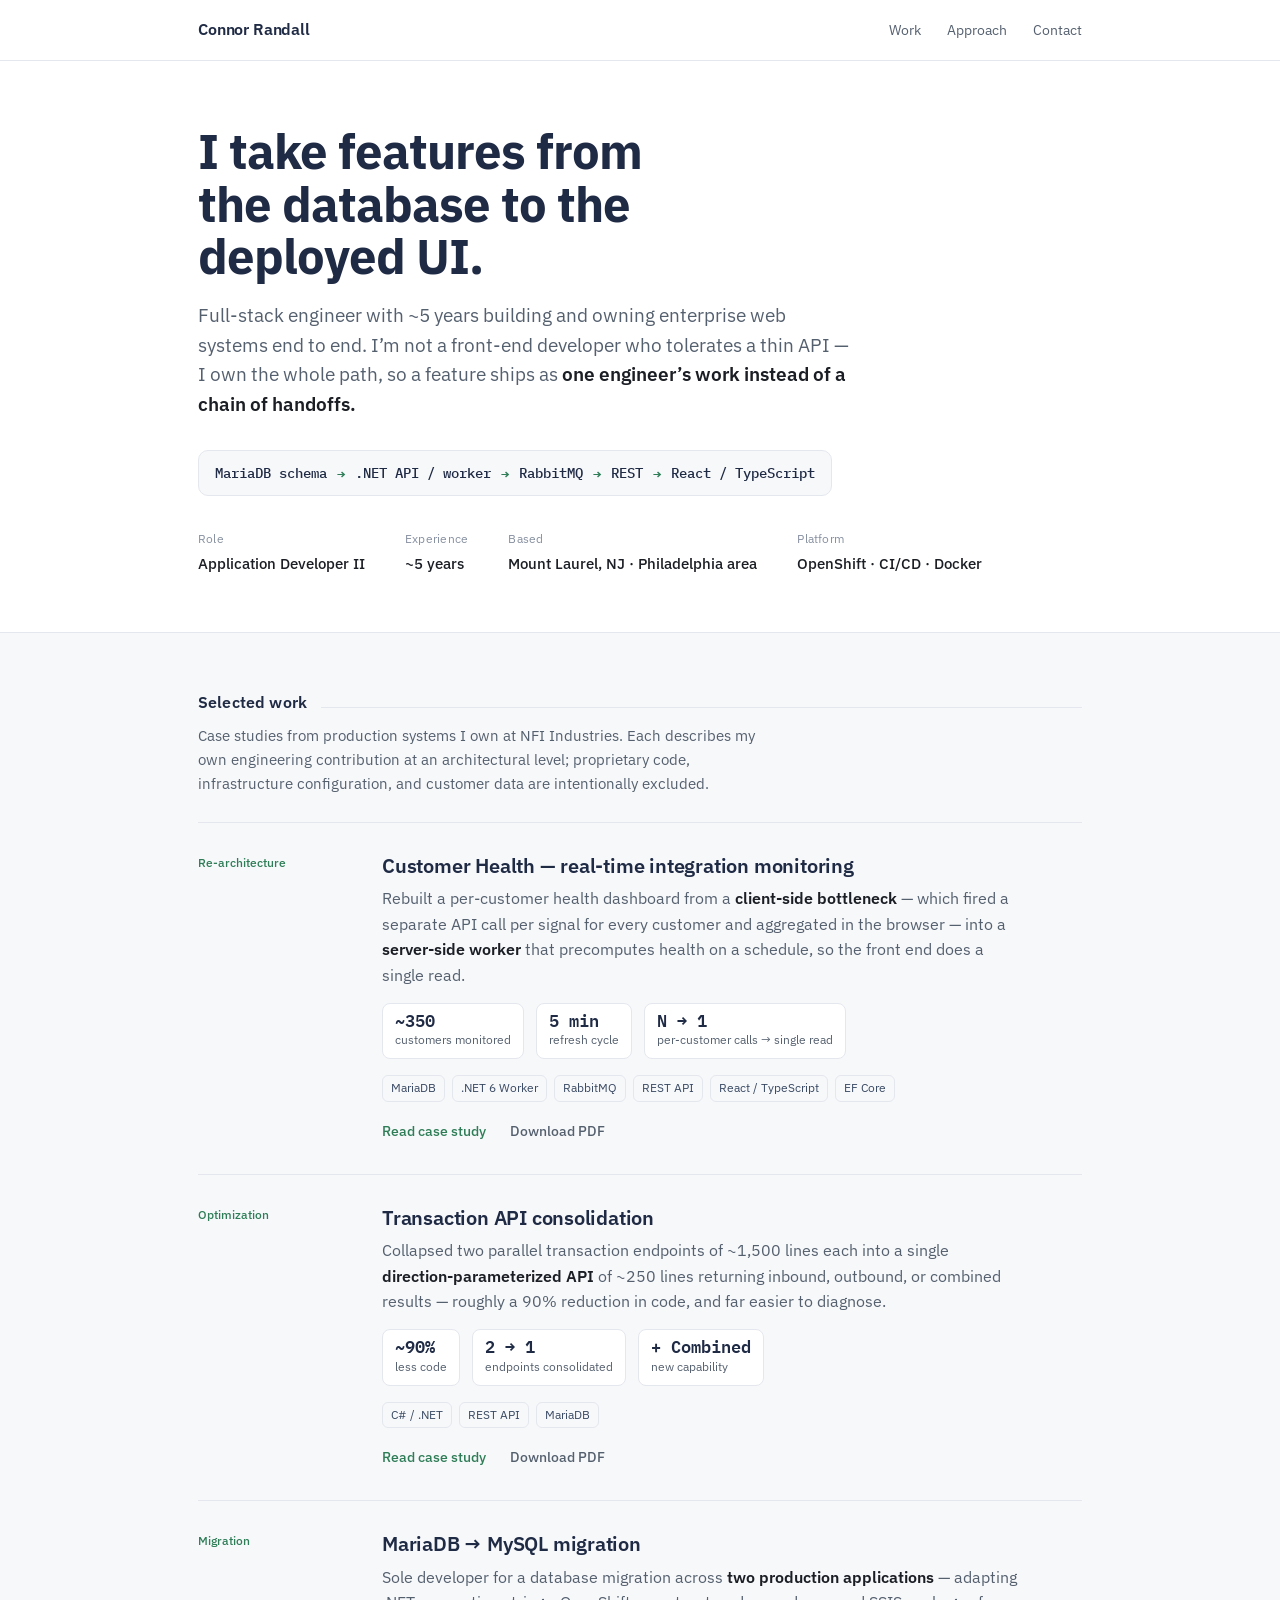
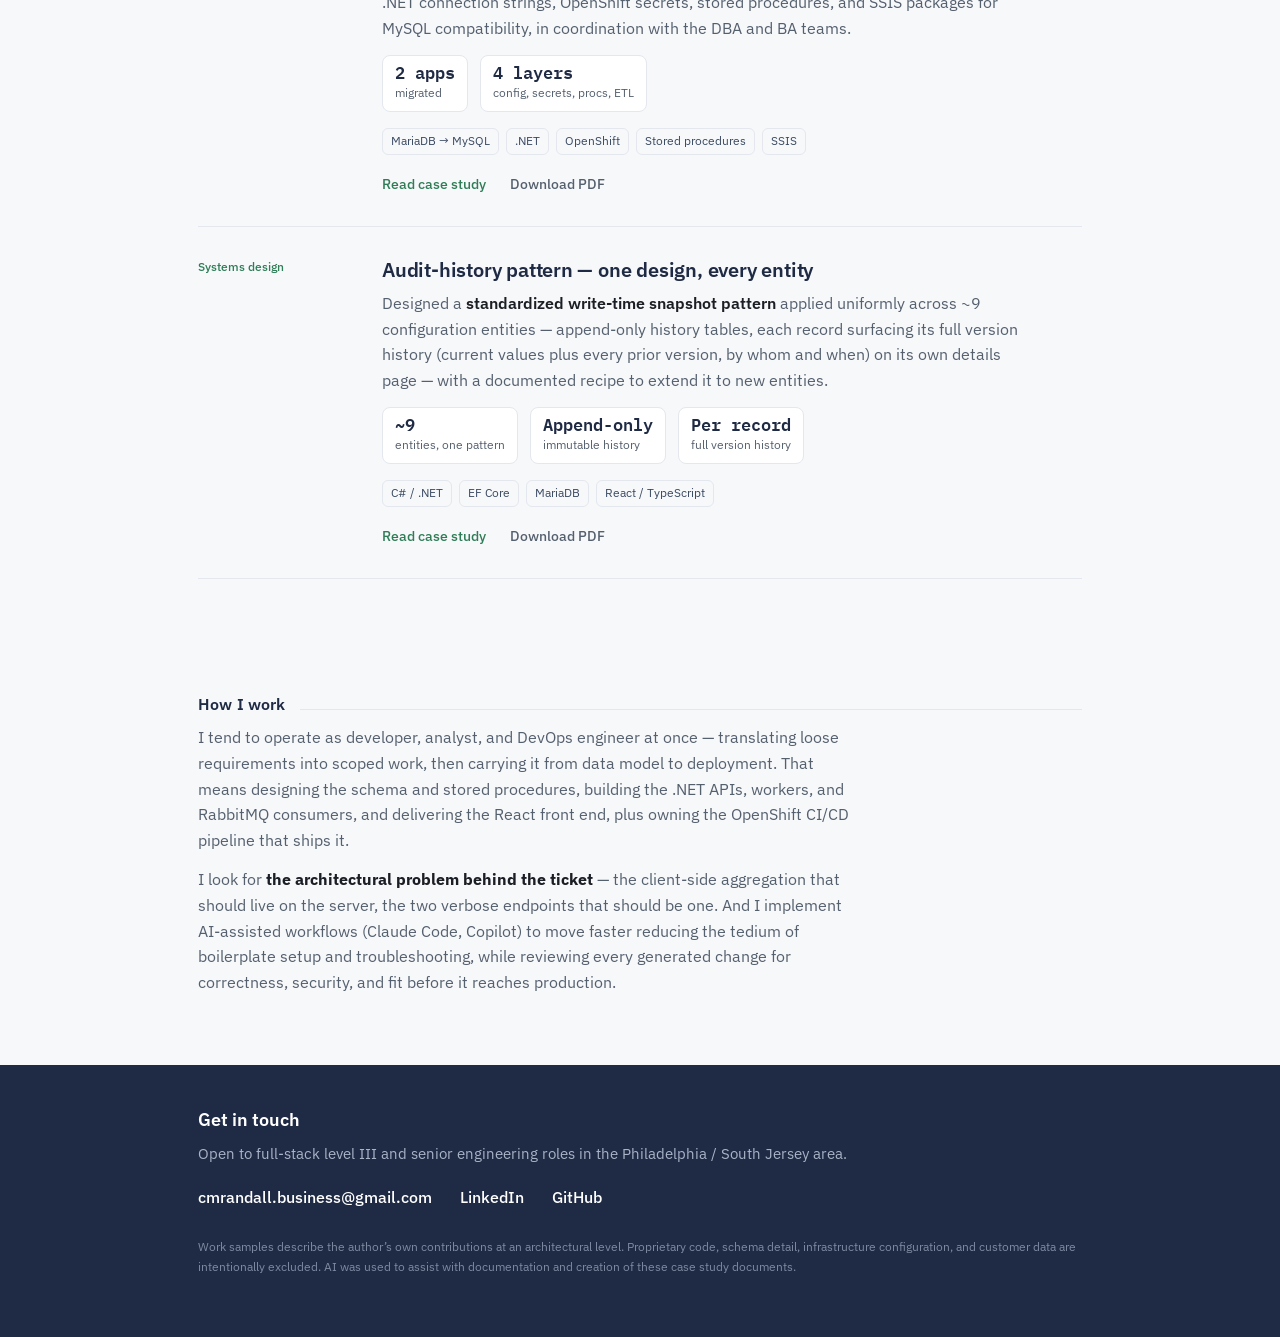
==== commit f93f9b13: "Modified index.html slightly" ====
--- a/index.html
+++ b/index.html
@@ -140,7 +140,7 @@
   <section id="approach" class="approach">
     <div class="sec-head"><h2>How I work</h2><span class="rule"></span></div>
     <p>I tend to operate as developer, analyst, and DevOps engineer at once — translating loose requirements into scoped work, then carrying it from data model to deployment. That means designing the schema and stored procedures, building the .NET APIs, workers, and RabbitMQ consumers, and delivering the React front end, plus owning the OpenShift CI/CD pipeline that ships it.</p>
-    <p>I look for <b>the architectural problem behind the ticket</b> — the client-side aggregation that should live on the server, the two verbose endpoints that should be one. And I use AI-assisted workflows (Claude Code, Copilot) to move faster, while reviewing every generated change for correctness, security, and fit before it reaches production.</p>
+    <p>I look for <b>the architectural problem behind the ticket</b> — the client-side aggregation that should live on the server, the two verbose endpoints that should be one. And I implement AI-assisted workflows (Claude Code, Copilot) to move faster reducing the tedium of boilerplate setup and troubleshooting, while reviewing every generated change for correctness, security, and fit before it reaches production.</p>
   </section>
 
 </div>
@@ -148,13 +148,13 @@
 <footer id="contact">
   <div class="wrap">
     <h2>Get in touch</h2>
-    <p>Open to full-stack and senior engineering roles in the Philadelphia / South Jersey area.</p>
+    <p>Open to full-stack level III and senior engineering roles in the Philadelphia / South Jersey area.</p>
     <div class="links">
       <a href="mailto:cmrandall.business@gmail.com">cmrandall.business@gmail.com</a>
       <a href="https://www.linkedin.com/in/connormrandall">LinkedIn</a>
-      <a href="https://github.com/YOUR-GITHUB-USERNAME">GitHub</a>
+      <a href="https://github.com/CMRandall669">GitHub</a>
     </div>
-    <p class="fine">Work samples describe the author&rsquo;s own contributions at an architectural level. Proprietary code, schema detail, infrastructure configuration, and customer data are intentionally excluded.</p>
+    <p class="fine">Work samples describe the author&rsquo;s own contributions at an architectural level. Proprietary code, schema detail, infrastructure configuration, and customer data are intentionally excluded. AI was used to assist with documentation and creation of these case study documents.</p>
   </div>
 </footer>
 
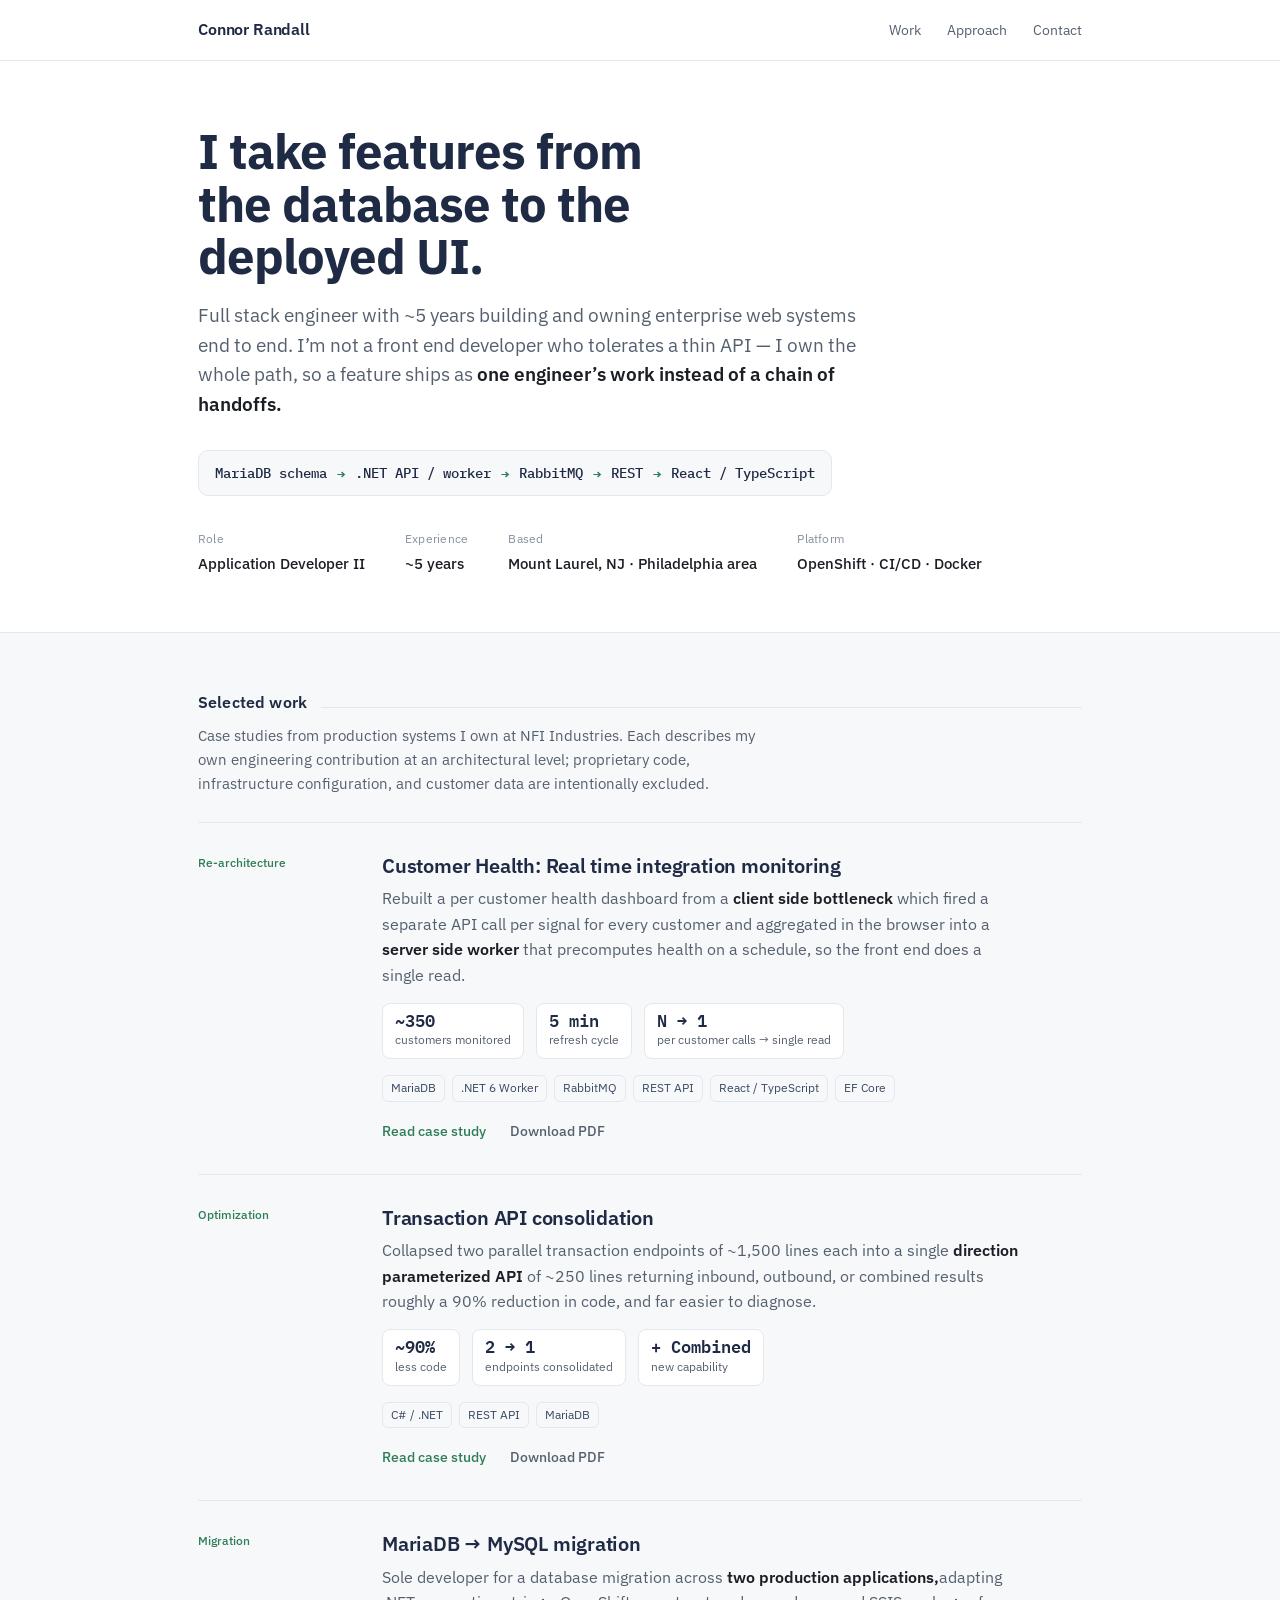
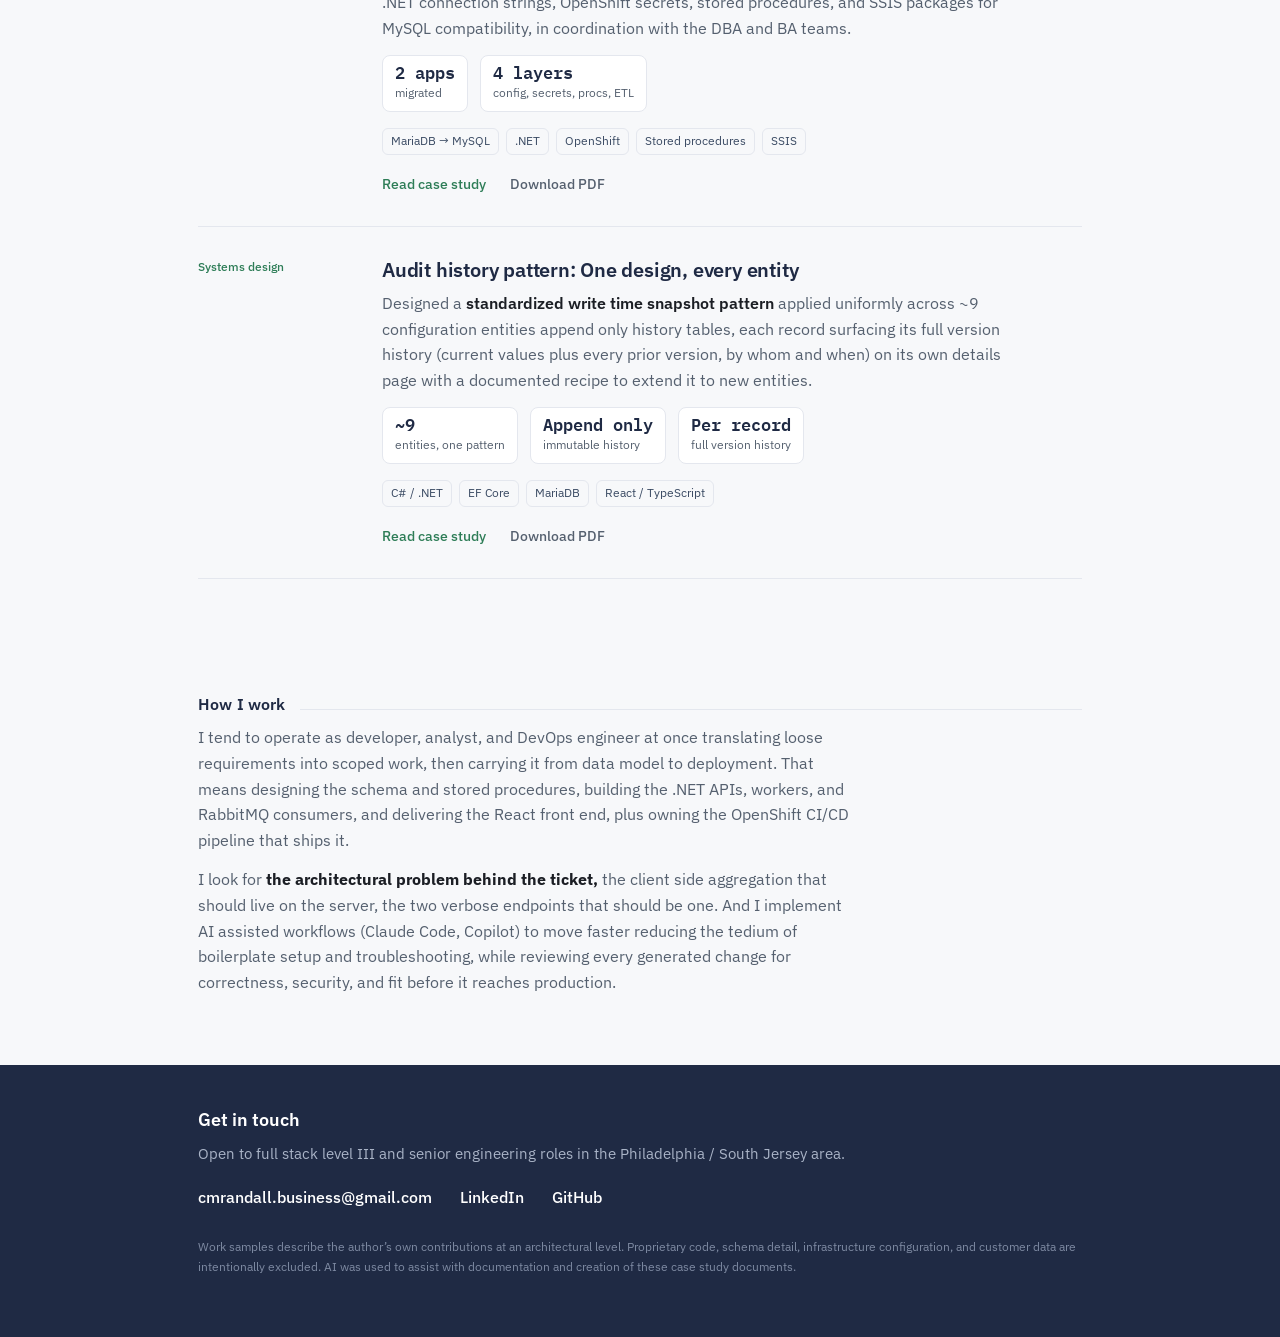
==== commit b90631f7: "Removed EM Dashes" ====
--- a/index.html
+++ b/index.html
@@ -3,8 +3,8 @@
 <head>
 <meta charset="utf-8">
 <meta name="viewport" content="width=device-width, initial-scale=1">
-<title>Connor Randall — Full-Stack Engineer</title>
-<meta name="description" content="Full-stack engineer who owns enterprise web systems end to end — from database schema through .NET services and messaging to React front ends.">
+<title>Connor Randall: Full Stack Engineer</title>
+<meta name="description" content="Full stack engineer who owns enterprise web systems end to end from database schema through .NET services and messaging to React front ends.">
 <link rel="preconnect" href="https://fonts.googleapis.com">
 <link rel="preconnect" href="https://fonts.gstatic.com" crossorigin>
 <link href="https://fonts.googleapis.com/css2?family=IBM+Plex+Mono:wght@400;500;600&family=IBM+Plex+Sans:wght@400;500;600;700&display=swap" rel="stylesheet">
@@ -26,7 +26,7 @@
 <div class="hero">
   <div class="wrap">
     <h1>I take features from the database to the deployed UI.</h1>
-    <p class="thesis">Full-stack engineer with ~5 years building and owning enterprise web systems end to end. I&rsquo;m not a front-end developer who tolerates a thin API &mdash; I own the whole path, so a feature ships as <b>one engineer&rsquo;s work instead of a chain of handoffs.</b></p>
+    <p class="thesis">Full stack engineer with ~5 years building and owning enterprise web systems end to end. I&rsquo;m not a front end developer who tolerates a thin API &mdash; I own the whole path, so a feature ships as <b>one engineer&rsquo;s work instead of a chain of handoffs.</b></p>
 
     <div class="path mono">
       <span class="node">MariaDB schema</span><span class="arw">&rarr;</span>
@@ -55,19 +55,19 @@
     <div class="entry">
       <div class="kind">Re-architecture</div>
       <div>
-        <h3>Customer Health — real-time integration monitoring</h3>
-        <p>Rebuilt a per-customer health dashboard from a <b>client-side bottleneck</b> — which fired a separate API call per signal for every customer and aggregated in the browser — into a <b>server-side worker</b> that precomputes health on a schedule, so the front end does a single read.</p>
+        <h3>Customer Health: Real time integration monitoring</h3>
+        <p>Rebuilt a per customer health dashboard from a <b>client side bottleneck</b> which fired a separate API call per signal for every customer and aggregated in the browser  into a <b>server side worker</b> that precomputes health on a schedule, so the front end does a single read.</p>
         <div class="metrics">
           <div class="metric"><div class="n mono">~350</div><div class="l">customers monitored</div></div>
           <div class="metric"><div class="n mono">5&nbsp;min</div><div class="l">refresh cycle</div></div>
-          <div class="metric"><div class="n mono">N&nbsp;&rarr;&nbsp;1</div><div class="l">per-customer calls &rarr; single read</div></div>
+          <div class="metric"><div class="n mono">N&nbsp;&rarr;&nbsp;1</div><div class="l">per customer calls &rarr; single read</div></div>
         </div>
         <div class="stack">
           <span class="tag">MariaDB</span><span class="tag">.NET 6 Worker</span><span class="tag">RabbitMQ</span>
           <span class="tag">REST API</span><span class="tag">React / TypeScript</span><span class="tag">EF Core</span>
         </div>
         <div class="readlinks">
-          <a href="work/customer-health.html">Read case study</a>
+          <a href="work/customer health.html">Read case study</a>
           <a class="pdf" href="assets/CustomerHealth_CaseStudy.pdf">Download PDF</a>
         </div>
       </div>
@@ -78,7 +78,7 @@
       <div class="kind">Optimization</div>
       <div>
         <h3>Transaction API consolidation</h3>
-        <p>Collapsed two parallel transaction endpoints of ~1,500 lines each into a single <b>direction-parameterized API</b> of ~250 lines returning inbound, outbound, or combined results — roughly a 90% reduction in code, and far easier to diagnose.</p>
+        <p>Collapsed two parallel transaction endpoints of ~1,500 lines each into a single <b>direction parameterized API</b> of ~250 lines returning inbound, outbound, or combined results roughly a 90% reduction in code, and far easier to diagnose.</p>
         <div class="metrics">
           <div class="metric"><div class="n mono">~90%</div><div class="l">less code</div></div>
           <div class="metric"><div class="n mono">2&nbsp;&rarr;&nbsp;1</div><div class="l">endpoints consolidated</div></div>
@@ -88,7 +88,7 @@
           <span class="tag">C# / .NET</span><span class="tag">REST API</span><span class="tag">MariaDB</span>
         </div>
         <div class="readlinks">
-          <a href="work/api-consolidation.html">Read case study</a>
+          <a href="work/api consolidation.html">Read case study</a>
           <a class="pdf" href="assets/APIConsolidation_CaseStudy.pdf">Download PDF</a>
         </div>
       </div>
@@ -99,7 +99,7 @@
       <div class="kind">Migration</div>
       <div>
         <h3>MariaDB → MySQL migration</h3>
-        <p>Sole developer for a database migration across <b>two production applications</b> — adapting .NET connection strings, OpenShift secrets, stored procedures, and SSIS packages for MySQL compatibility, in coordination with the DBA and BA teams.</p>
+        <p>Sole developer for a database migration across <b>two production applications,</b>adapting .NET connection strings, OpenShift secrets, stored procedures, and SSIS packages for MySQL compatibility, in coordination with the DBA and BA teams.</p>
         <div class="metrics">
           <div class="metric"><div class="n mono">2 apps</div><div class="l">migrated</div></div>
           <div class="metric"><div class="n mono">4 layers</div><div class="l">config, secrets, procs, ETL</div></div>
@@ -109,7 +109,7 @@
           <span class="tag">Stored procedures</span><span class="tag">SSIS</span>
         </div>
         <div class="readlinks">
-          <a href="work/database-migration.html">Read case study</a>
+          <a href="work/database migration.html">Read case study</a>
           <a class="pdf" href="assets/DatabaseMigration_CaseStudy.pdf">Download PDF</a>
         </div>
       </div>
@@ -119,18 +119,18 @@
     <div class="entry">
       <div class="kind">Systems design</div>
       <div>
-        <h3>Audit-history pattern — one design, every entity</h3>
-        <p>Designed a <b>standardized write-time snapshot pattern</b> applied uniformly across ~9 configuration entities — append-only history tables, each record surfacing its full version history (current values plus every prior version, by whom and when) on its own details page — with a documented recipe to extend it to new entities.</p>
+        <h3>Audit history pattern: One design, every entity</h3>
+        <p>Designed a <b>standardized write time snapshot pattern</b> applied uniformly across ~9 configuration entities append only history tables, each record surfacing its full version history (current values plus every prior version, by whom and when) on its own details page with a documented recipe to extend it to new entities.</p>
         <div class="metrics">
           <div class="metric"><div class="n mono">~9</div><div class="l">entities, one pattern</div></div>
-          <div class="metric"><div class="n mono">Append-only</div><div class="l">immutable history</div></div>
+          <div class="metric"><div class="n mono">Append only</div><div class="l">immutable history</div></div>
           <div class="metric"><div class="n mono">Per record</div><div class="l">full version history</div></div>
         </div>
         <div class="stack">
           <span class="tag">C# / .NET</span><span class="tag">EF Core</span><span class="tag">MariaDB</span><span class="tag">React / TypeScript</span>
         </div>
         <div class="readlinks">
-          <a href="work/audit-history.html">Read case study</a>
+          <a href="work/audit history.html">Read case study</a>
           <a class="pdf" href="assets/AuditHistory_CaseStudy.pdf">Download PDF</a>
         </div>
       </div>
@@ -139,8 +139,8 @@
 
   <section id="approach" class="approach">
     <div class="sec-head"><h2>How I work</h2><span class="rule"></span></div>
-    <p>I tend to operate as developer, analyst, and DevOps engineer at once — translating loose requirements into scoped work, then carrying it from data model to deployment. That means designing the schema and stored procedures, building the .NET APIs, workers, and RabbitMQ consumers, and delivering the React front end, plus owning the OpenShift CI/CD pipeline that ships it.</p>
-    <p>I look for <b>the architectural problem behind the ticket</b> — the client-side aggregation that should live on the server, the two verbose endpoints that should be one. And I implement AI-assisted workflows (Claude Code, Copilot) to move faster reducing the tedium of boilerplate setup and troubleshooting, while reviewing every generated change for correctness, security, and fit before it reaches production.</p>
+    <p>I tend to operate as developer, analyst, and DevOps engineer at once translating loose requirements into scoped work, then carrying it from data model to deployment. That means designing the schema and stored procedures, building the .NET APIs, workers, and RabbitMQ consumers, and delivering the React front end, plus owning the OpenShift CI/CD pipeline that ships it.</p>
+    <p>I look for <b>the architectural problem behind the ticket,</b> the client side aggregation that should live on the server, the two verbose endpoints that should be one. And I implement AI assisted workflows (Claude Code, Copilot) to move faster reducing the tedium of boilerplate setup and troubleshooting, while reviewing every generated change for correctness, security, and fit before it reaches production.</p>
   </section>
 
 </div>
@@ -148,7 +148,7 @@
 <footer id="contact">
   <div class="wrap">
     <h2>Get in touch</h2>
-    <p>Open to full-stack level III and senior engineering roles in the Philadelphia / South Jersey area.</p>
+    <p>Open to full stack level III and senior engineering roles in the Philadelphia / South Jersey area.</p>
     <div class="links">
       <a href="mailto:cmrandall.business@gmail.com">cmrandall.business@gmail.com</a>
       <a href="https://www.linkedin.com/in/connormrandall">LinkedIn</a>
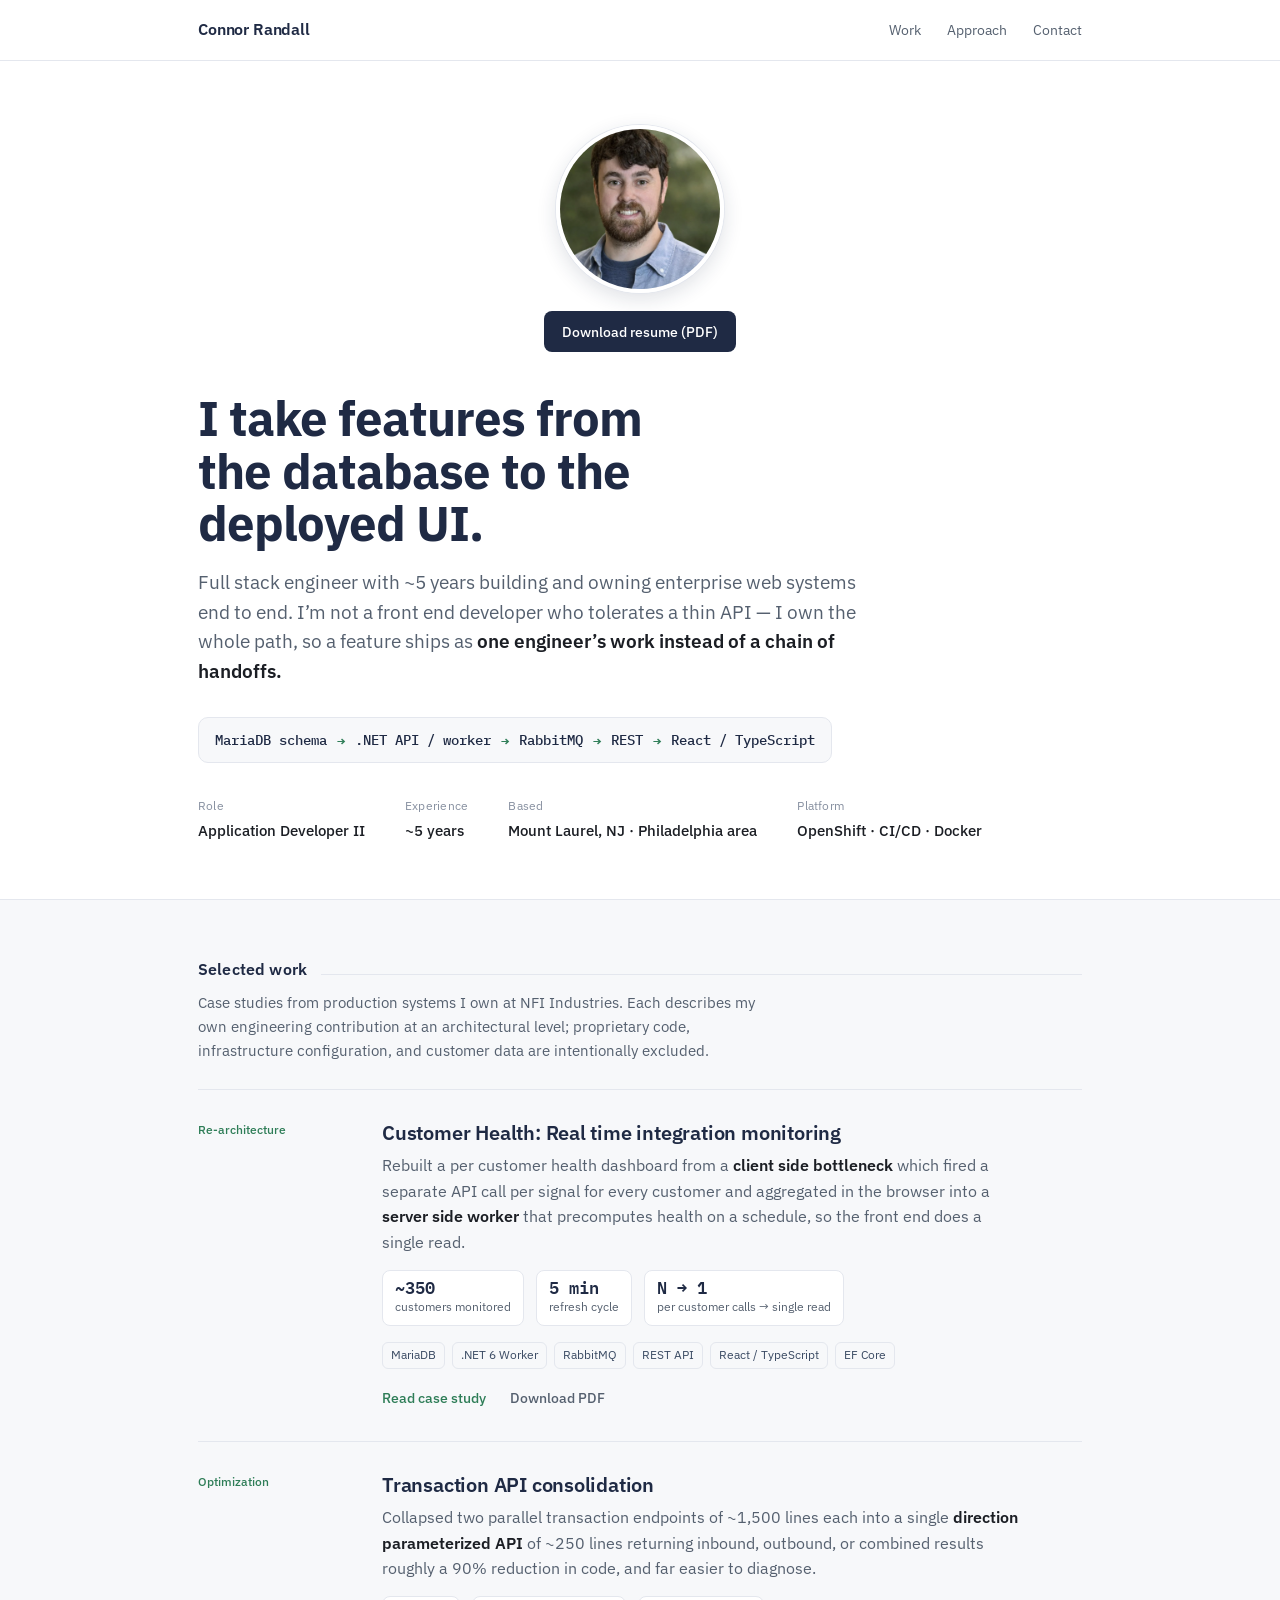
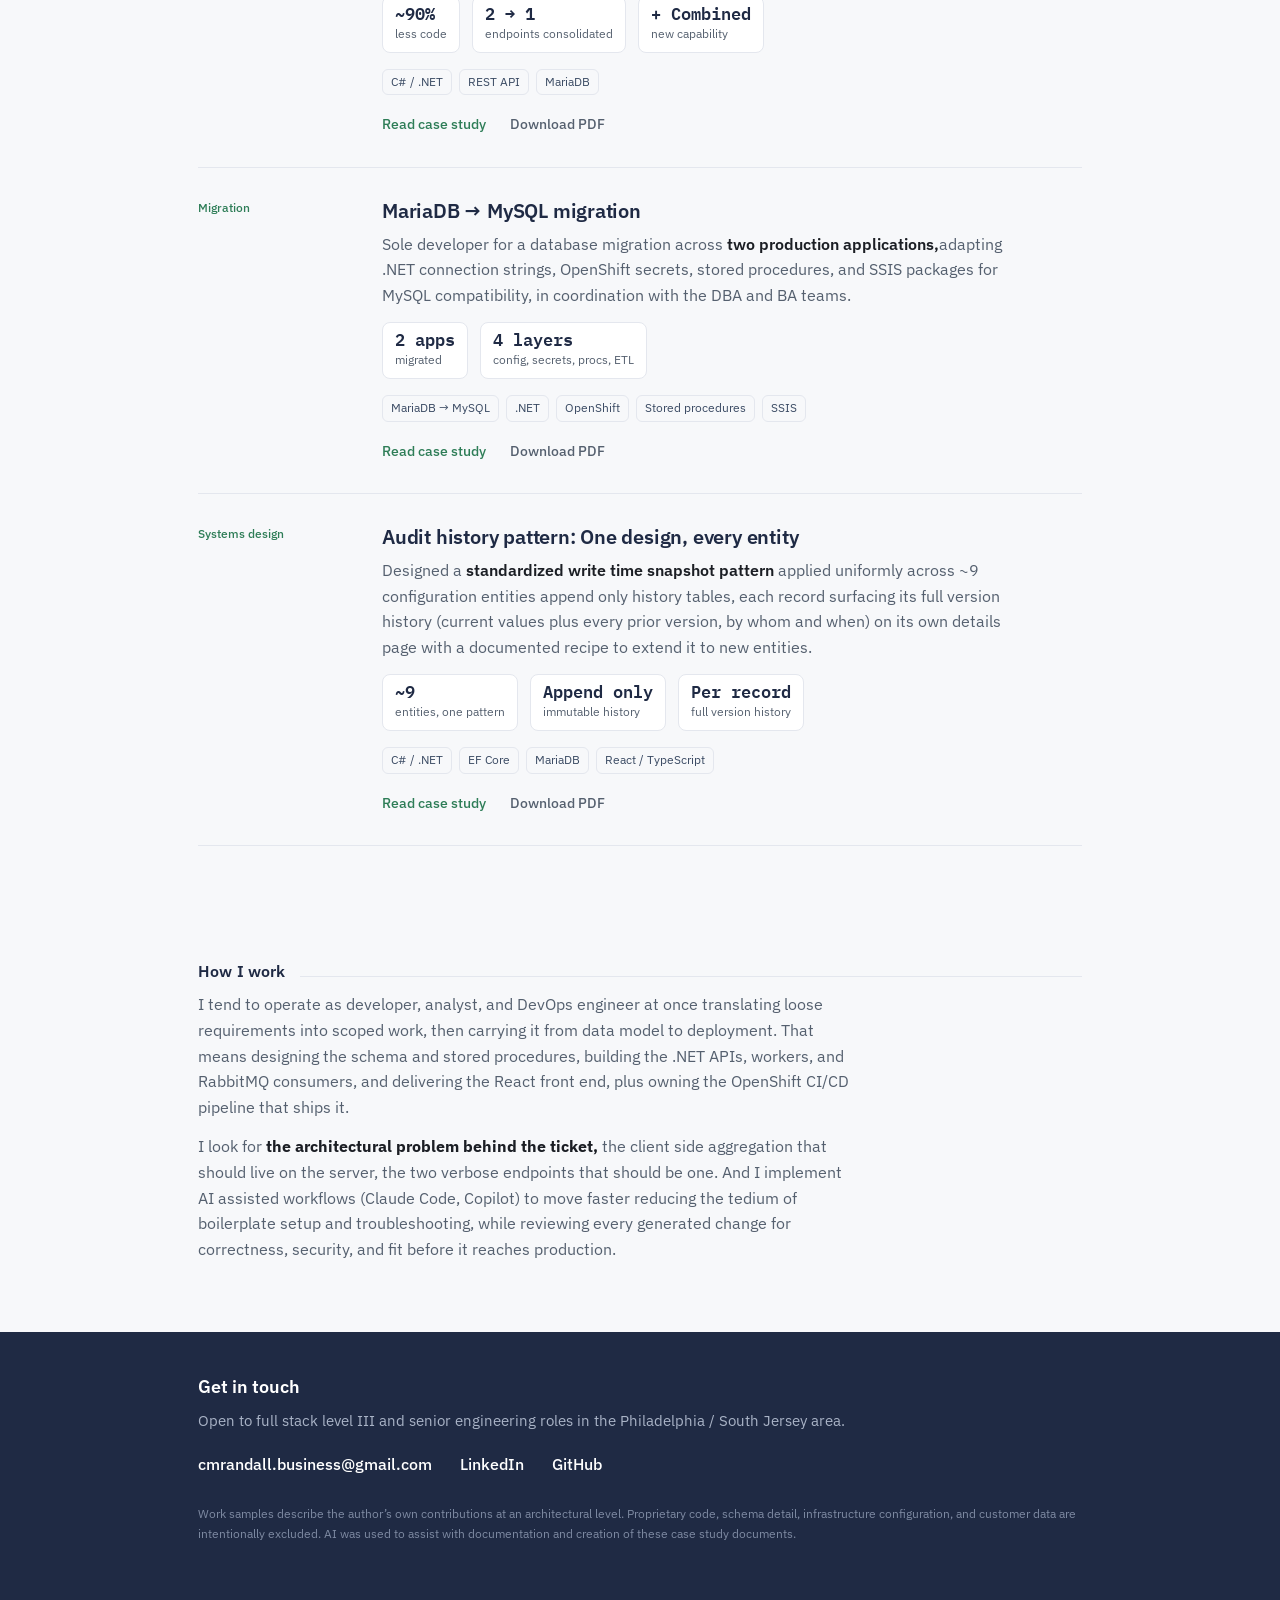
==== commit d19ddde5: "Added image and downloadable resume pdf" ====
--- a/index.html
+++ b/index.html
@@ -25,6 +25,10 @@
 
 <div class="hero">
   <div class="wrap">
+    <div class="profile">
+      <img class="avatar" src="assets/profile.png" alt="Portrait of Connor Randall" width="168" height="168">
+      <a class="btn" href="assets/Connor_Randall_Resume.pdf" download="Connor_Randall_Resume.pdf">Download resume (PDF)</a>
+    </div>
     <h1>I take features from the database to the deployed UI.</h1>
     <p class="thesis">Full stack engineer with ~5 years building and owning enterprise web systems end to end. I&rsquo;m not a front end developer who tolerates a thin API &mdash; I own the whole path, so a feature ships as <b>one engineer&rsquo;s work instead of a chain of handoffs.</b></p>
 
@@ -67,7 +71,7 @@
           <span class="tag">REST API</span><span class="tag">React / TypeScript</span><span class="tag">EF Core</span>
         </div>
         <div class="readlinks">
-          <a href="work/customer health.html">Read case study</a>
+          <a href="work/customer-health.html">Read case study</a>
           <a class="pdf" href="assets/CustomerHealth_CaseStudy.pdf">Download PDF</a>
         </div>
       </div>
@@ -88,7 +92,7 @@
           <span class="tag">C# / .NET</span><span class="tag">REST API</span><span class="tag">MariaDB</span>
         </div>
         <div class="readlinks">
-          <a href="work/api consolidation.html">Read case study</a>
+          <a href="work/api-consolidation.html">Read case study</a>
           <a class="pdf" href="assets/APIConsolidation_CaseStudy.pdf">Download PDF</a>
         </div>
       </div>
@@ -109,7 +113,7 @@
           <span class="tag">Stored procedures</span><span class="tag">SSIS</span>
         </div>
         <div class="readlinks">
-          <a href="work/database migration.html">Read case study</a>
+          <a href="work/database-migration.html">Read case study</a>
           <a class="pdf" href="assets/DatabaseMigration_CaseStudy.pdf">Download PDF</a>
         </div>
       </div>
@@ -130,7 +134,7 @@
           <span class="tag">C# / .NET</span><span class="tag">EF Core</span><span class="tag">MariaDB</span><span class="tag">React / TypeScript</span>
         </div>
         <div class="readlinks">
-          <a href="work/audit history.html">Read case study</a>
+          <a href="work/audit-history.html">Read case study</a>
           <a class="pdf" href="assets/AuditHistory_CaseStudy.pdf">Download PDF</a>
         </div>
       </div>
--- a/styles.css
+++ b/styles.css
@@ -39,6 +39,18 @@
 /* ---------- hero ---------- */
 .hero{background:var(--surface);border-bottom:1px solid var(--line)}
 .hero .wrap{padding:64px 28px 56px}
+.profile{display:flex;flex-direction:column;align-items:center;gap:18px;margin-bottom:40px}
+.avatar{
+  width:168px;height:168px;border-radius:50%;
+  object-fit:cover;object-position:50% 25%;
+  border:4px solid var(--surface);
+  box-shadow:0 0 0 1px var(--line),0 6px 20px rgba(31,42,68,.14);
+}
+.btn{
+  display:inline-block;font-size:.9rem;font-weight:500;color:#fff;background:var(--navy);
+  padding:9px 18px;border-radius:8px;
+}
+.btn:hover{background:#2c3a5c;text-decoration:none}
 .hero h1{
   font-size:clamp(2.1rem,5.4vw,3.05rem);
   line-height:1.08;
